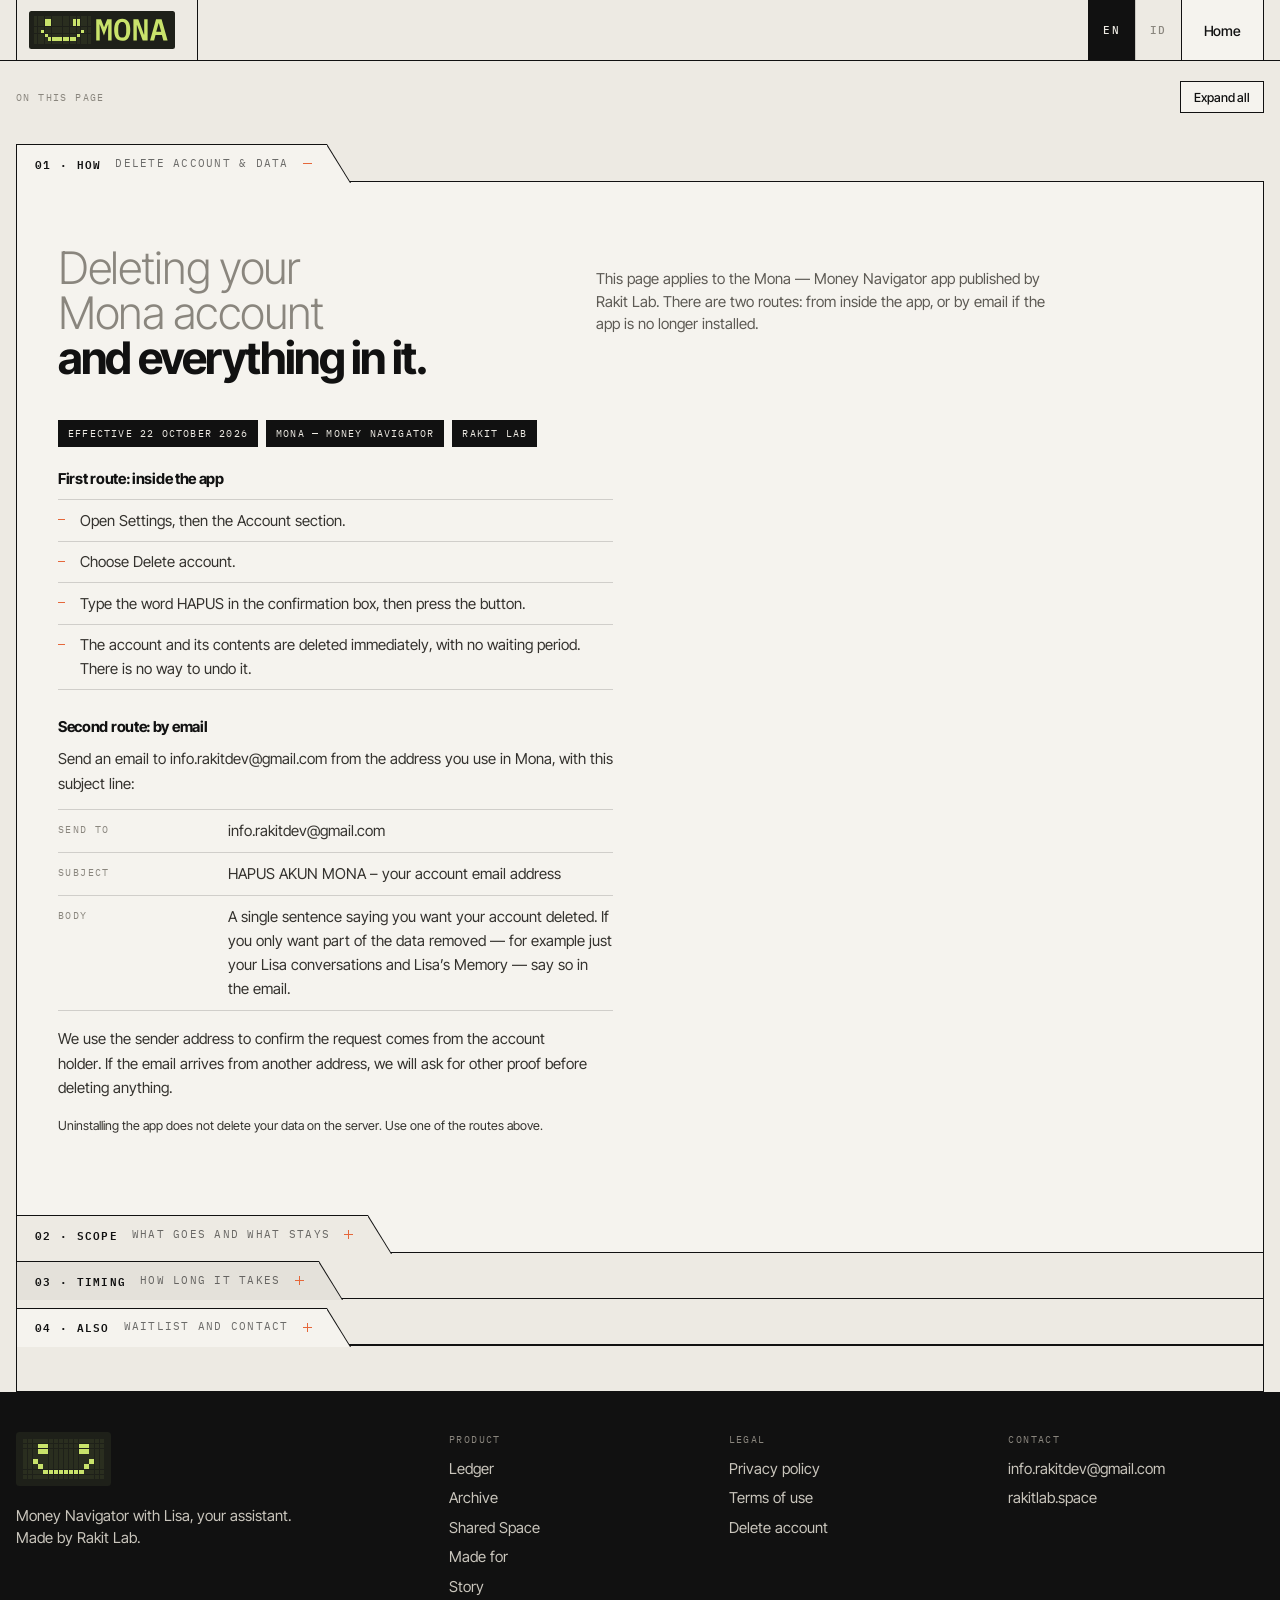
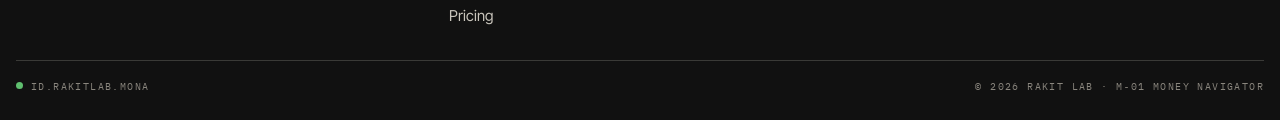
==== hapus-akun.html @ b2e282ab "Bagian halaman legal jadi map yang bisa dibuka-tutup Tiap <section class="folder"> jadi <details cla" ====
<!doctype html>
<html lang="id">
<head>
<meta charset="utf-8">
<meta name="viewport" content="width=device-width,initial-scale=1,viewport-fit=cover">
<style>body{margin:0;padding:0}img{max-width:100%}[hidden]{display:none!important}html.i18n-wait body{opacity:0}</style>
<script>(function(){var h=document.documentElement,l;try{l=(location.search.match(/[?&]lang=(en|id)\b/)||[])[1]||localStorage.getItem('mona-lang')}catch(e){}if(l!=='id')h.className+=' i18n-wait';setTimeout(function(){h.classList.remove('i18n-wait')},2500)})();</script>
<title>Hapus Akun &amp; Data — Mona · Money Navigator</title>
<meta name="description" content="Cara menghapus akun Mona beserta seluruh datanya, dari dalam aplikasi atau lewat email.">
<link rel="preconnect" href="https://fonts.googleapis.com">
<link rel="preconnect" href="https://fonts.gstatic.com" crossorigin>
<link rel="stylesheet" href="https://fonts.googleapis.com/css2?family=IBM+Plex+Mono:wght@400;500&family=Inter+Tight:wght@300;400;500;600;700;800&display=swap">
<link rel="stylesheet" href="assets/mona.css">
</head>

<header class="nav gut">
  <div class="nb">
    <a class="nlogo" href="/" aria-label="Mona, kembali ke beranda"><img class="mlk" src="assets/mona-wordmark.svg" alt="Mona" width="1025" height="267"></a>
    <div class="nidx" aria-hidden="true"></div>
    <div class="nact">
      <div class="lang" role="group" aria-label="Language"><button type="button" data-lang="en" aria-pressed="true">EN</button><button type="button" data-lang="id" aria-pressed="false">ID</button></div>
      <a class="key nbtn" href="/">Beranda</a>
    </div>
  </div>
</header>

<main class="gut">
<div class="page lglbar"><span class="cap">Isi halaman</span><button type="button" class="key xs" id="lglall" hidden>Buka semua</button></div>
<div class="page stack">

<details class="folder fold" id="cara" style="--fb:var(--key)" open>
  <summary class="tab"><b>01 · Cara</b><span>Hapus Akun &amp; Data</span><i class="pm" aria-hidden="true"></i></summary>
  <div class="fh">
    <h2><span class="lt">Menghapus akun Mona</span>dan seluruh isinya.</h2>
    <p>Halaman ini berlaku untuk aplikasi Mona — Money Navigator yang diterbitkan Rakit Lab. Ada dua jalan: dari dalam aplikasi, atau lewat email kalau aplikasinya sudah tidak terpasang.</p>
  </div>
  <div class="row" style="margin-bottom:22px"><span class="tag">Berlaku 22 Oktober 2026</span><span class="tag">Mona — Money Navigator</span><span class="tag">Rakit Lab</span></div>
  <div class="lgl">
      <h3>Jalan pertama: dari dalam aplikasi</h3>
      <ul>
        <li>Buka Pengaturan, lalu bagian Akun.</li>
        <li>Pilih Hapus akun.</li>
        <li>Ketik kata HAPUS pada kotak konfirmasi, lalu tekan tombolnya.</li>
        <li>Akun dan isinya dihapus seketika, tanpa masa tunggu. Tidak ada cara membatalkannya.</li>
      </ul>
      <h3>Jalan kedua: lewat email</h3>
      <p class="pr">Kirim email ke info.rakitdev@gmail.com dari alamat email yang kamu pakai di Mona, dengan subjek berikut:</p>
      <dl>
        <div><dt>Kirim ke</dt><dd>info.rakitdev@gmail.com</dd></div>
        <div><dt>Subjek</dt><dd>HAPUS AKUN MONA – alamat email akunmu</dd></div>
        <div><dt>Isi</dt><dd>Cukup satu kalimat bahwa kamu ingin akunmu dihapus. Kalau hanya sebagian data yang ingin dihapus, misalnya percakapan dan Ingatan Lisa saja, tulis itu di emailmu.</dd></div>
      </dl>
      <p class="pr">Kami memakai alamat pengirim untuk memastikan permintaan datang dari pemilik akun. Kalau emailnya dikirim dari alamat lain, kami akan meminta bukti lain sebelum menghapus apa pun.</p>
      <p class="pr mute"><small>Mencopot aplikasi saja tidak menghapus datamu di server. Pakai salah satu jalan di atas.</small></p>
  </div>
</details>

<details class="folder fold" id="cakupan" style="--fb:var(--paper)">
  <summary class="tab"><b>02 · Cakupan</b><span>Yang dihapus dan yang tidak</span><i class="pm" aria-hidden="true"></i></summary>
  <div class="fh">
    <h2><span class="lt">Data apa saja</span>yang ikut terhapus.</h2>
    <p>Penghapusan bersifat menyeluruh untuk data yang memang milikmu. Dua hal tetap tertinggal, dan alasannya kami sebutkan apa adanya.</p>
  </div>
  <div class="lgl">
      <h3>Dihapus</h3>
      <ul>
        <li>Akun dan data masuknya: alamat email dan kata sandi.</li>
        <li>Profilmu: nama tampilan, foto profil atau wajah piksel, dan status langganan.</li>
        <li>Seluruh Space milikmu beserta isinya: transaksi, dompet, aset, utang dan piutang, target, anggaran, tagihan berulang, dan patungan.</li>
        <li>Percakapan dengan Lisa beserta Ingatan Lisa.</li>
        <li>Berkas yang kamu unggah: foto profil dan gambar sampul dompet.</li>
      </ul>
      <h3>Tetap tertinggal</h3>
      <ul>
        <li>Catatan yang kamu buat di Space milik orang lain tetap berada di Space itu, karena catatan tersebut adalah data pemilik Space. Keterkaitannya dengan identitasmu dihapus.</li>
        <li>Hitungan pemakaian fitur Lisa dalam bentuk agregat dan tanpa identitas, yang kami simpan untuk menahan penyalahgunaan dan mengendalikan biaya.</li>
        <li>Kelak, catatan pembelian langganan yang dipegang Google Play untuk keperluan pajak dan pembukuan. Catatan itu bukan milik kami dan tidak bisa kami hapus.</li>
      </ul>
  </div>
</details>

<details class="folder fold" id="tenggat" style="--fb:var(--well)">
  <summary class="tab"><b>03 · Tenggat</b><span>Berapa lama prosesnya</span><i class="pm" aria-hidden="true"></i></summary>
  <div class="fh">
    <h2><span class="lt">Kapan datamu</span>benar-benar hilang.</h2>
    <p>Penghapusan dari dalam aplikasi berjalan seketika. Sisanya menyangkut salinan yang ada di luar basis data utama.</p>
  </div>
  <div class="lgl">
      <dl>
        <div><dt>Dari aplikasi</dt><dd>Seketika. Data di server utama hilang saat itu juga.</dd></div>
        <div><dt>Lewat email</dt><dd>Kami membalas paling lambat 7 hari dan menyelesaikan penghapusan paling lambat 14 hari sejak permintaanmu kami terima.</dd></div>
        <div><dt>Cadangan server</dt><dd>Salinan di cadangan otomatis ikut hilang paling lambat 30 hari setelah penghapusan.</dd></div>
        <div><dt>Laporan kerusakan</dt><dd>Hilang sendiri sekitar 90 hari setelah dibuat.</dd></div>
        <div><dt>Catatan di sisi Google</dt><dd>Isi yang pernah dikirim ke Gemini tercatat di sisi Google hingga 55 hari untuk deteksi penyalahgunaan dan keamanan. Kami tidak bisa mempercepat penghapusannya.</dd></div>
      </dl>
  </div>
</details>

<details class="folder fold" id="lainnya" style="--fb:var(--key)">
  <summary class="tab"><b>04 · Lainnya</b><span>Daftar tunggu dan kontak</span><i class="pm" aria-hidden="true"></i></summary>
  <div class="fh">
    <h2><span class="lt">Hal lain yang mungkin</span>ingin kamu hapus.</h2>
    <p>Selain akun aplikasi, ada satu data lain yang mungkin kamu tinggalkan di situs ini.</p>
  </div>
  <div class="lgl">
      <ul>
        <li>Alamat email daftar tunggu. Kalau kamu pernah menuliskannya di halaman depan, kirim email dengan subjek HAPUS DAFTAR TUNGGU dan alamat itu kami hapus dari lembar kami.</li>
        <li>Penjelasan lengkap tentang data apa yang dikumpulkan dan ke mana perginya ada di Kebijakan Privasi.</li>
        <li>Pertanyaan apa pun tentang penghapusan: info.rakitdev@gmail.com.</li>
      </ul>
      <dl>
        <div><dt>Penerbit</dt><dd>Rakit Lab — usaha perseorangan milik Mubarok Setya Nugroho</dd></div>
        <div><dt>Alamat</dt><dd>Rumbio Jaya, Kabupaten Kampar, Riau, Indonesia</dd></div>
        <div><dt>Email</dt><dd>info.rakitdev@gmail.com</dd></div>
      </dl>
  </div>
</details>

</div></main>

<footer class="foot gut" aria-label="Kaki halaman">
  <div class="in">
    <div class="cols">
      <div><img class="mlk flogo" src="assets/mona-mark.svg" alt="Mona" width="1331" height="758"><span>Money Navigator dengan asisten Lisa.<br>Dibuat oleh Rakit Lab.</span></div>
      <div><span class="cap">Produk</span><a href="/#buku">Buku</a><a href="/#arsip">Arsip</a><a href="/#bersama">Space bersama</a><a href="/#cocok">Cocok untuk</a><a href="/#cerita">Cerita</a><a href="/#harga">Harga</a></div>
      <div><span class="cap">Legal</span><a href="/privasi">Kebijakan privasi</a><a href="/ketentuan">Syarat penggunaan</a><a href="/hapus-akun">Hapus akun</a></div>
      <div><span class="cap">Kontak</span><a href="mailto:info.rakitdev@gmail.com">info.rakitdev@gmail.com</a><a href="https://rakitlab.space" target="_blank" rel="noopener">rakitlab.space</a></div>
    </div>
    <div class="legal cap"><span><span class="led"></span>ID.RAKITLAB.MONA</span><span>© 2026 Rakit Lab · M-01 Money Navigator</span></div>
  </div>
</footer>

<script>var I18N_PAGE={"Hapus Akun & Data — Mona · Money Navigator": "Delete Account & Data — Mona · Money Navigator","Cara menghapus akun Mona beserta seluruh datanya, dari dalam aplikasi atau lewat email.": "How to delete your Mona account and all its data, from inside the app or by email.","Produk": "Product","Legal": "Legal","Kontak": "Contact","Beranda": "Home","Mona, kembali ke beranda": "Mona, back to home","Language": "Bahasa","Buku": "Ledger","Arsip": "Archive","Space bersama": "Shared Space","Cocok untuk": "Made for","Cerita": "Story","Harga": "Pricing","Kebijakan privasi": "Privacy policy","Syarat penggunaan": "Terms of use","Hapus akun": "Delete account","Money Navigator dengan asisten Lisa.": "Money Navigator with Lisa, your assistant.","Dibuat oleh Rakit Lab.": "Made by Rakit Lab.","© 2026 Rakit Lab · M-01 Money Navigator": "© 2026 Rakit Lab · M-01 Money Navigator","Kaki halaman": "Footer","Cara": "How","Hapus Akun & Data": "Delete Account & Data","Menghapus akun Mona": "Deleting your Mona account","dan seluruh isinya.": "and everything in it.","Halaman ini berlaku untuk aplikasi Mona — Money Navigator yang diterbitkan Rakit Lab. Ada dua jalan: dari dalam aplikasi, atau lewat email kalau aplikasinya sudah tidak terpasang.": "This page applies to the Mona — Money Navigator app published by Rakit Lab. There are two routes: from inside the app, or by email if the app is no longer installed.","Berlaku 22 Oktober 2026": "Effective 22 October 2026","Mona — Money Navigator": "Mona — Money Navigator","Rakit Lab": "Rakit Lab","Jalan pertama: dari dalam aplikasi": "First route: inside the app","Buka Pengaturan, lalu bagian Akun.": "Open Settings, then the Account section.","Pilih Hapus akun.": "Choose Delete account.","Ketik kata HAPUS pada kotak konfirmasi, lalu tekan tombolnya.": "Type the word HAPUS in the confirmation box, then press the button.","Akun dan isinya dihapus seketika, tanpa masa tunggu. Tidak ada cara membatalkannya.": "The account and its contents are deleted immediately, with no waiting period. There is no way to undo it.","Jalan kedua: lewat email": "Second route: by email","Kirim email ke info.rakitdev@gmail.com dari alamat email yang kamu pakai di Mona, dengan subjek berikut:": "Send an email to info.rakitdev@gmail.com from the address you use in Mona, with this subject line:","Kirim ke": "Send to","Subjek": "Subject","HAPUS AKUN MONA – alamat email akunmu": "HAPUS AKUN MONA – your account email address","Isi": "Body","Cukup satu kalimat bahwa kamu ingin akunmu dihapus. Kalau hanya sebagian data yang ingin dihapus, misalnya percakapan dan Ingatan Lisa saja, tulis itu di emailmu.": "A single sentence saying you want your account deleted. If you only want part of the data removed — for example just your Lisa conversations and Lisa’s Memory — say so in the email.","Kami memakai alamat pengirim untuk memastikan permintaan datang dari pemilik akun. Kalau emailnya dikirim dari alamat lain, kami akan meminta bukti lain sebelum menghapus apa pun.": "We use the sender address to confirm the request comes from the account holder. If the email arrives from another address, we will ask for other proof before deleting anything.","Mencopot aplikasi saja tidak menghapus datamu di server. Pakai salah satu jalan di atas.": "Uninstalling the app does not delete your data on the server. Use one of the routes above.","01 · Cara": "01 · How","Cakupan": "Scope","Yang dihapus dan yang tidak": "What goes and what stays","Data apa saja": "Exactly which data","yang ikut terhapus.": "is deleted.","Penghapusan bersifat menyeluruh untuk data yang memang milikmu. Dua hal tetap tertinggal, dan alasannya kami sebutkan apa adanya.": "Deletion is thorough for the data that is actually yours. Two things remain, and we say plainly why.","Dihapus": "Deleted","Akun dan data masuknya: alamat email dan kata sandi.": "The account and its sign-in data: email address and password.","Profilmu: nama tampilan, foto profil atau wajah piksel, dan status langganan.": "Your profile: display name, profile photo or pixel face, and subscription status.","Seluruh Space milikmu beserta isinya: transaksi, dompet, aset, utang dan piutang, target, anggaran, tagihan berulang, dan patungan.": "Every Space you own and everything in it: transactions, wallets, assets, debts and receivables, goals, budgets, recurring bills, and shared expenses.","Percakapan dengan Lisa beserta Ingatan Lisa.": "Your conversations with Lisa, together with Lisa’s Memory.","Berkas yang kamu unggah: foto profil dan gambar sampul dompet.": "Files you uploaded: profile photo and wallet cover images.","Tetap tertinggal": "Left behind","Catatan yang kamu buat di Space milik orang lain tetap berada di Space itu, karena catatan tersebut adalah data pemilik Space. Keterkaitannya dengan identitasmu dihapus.": "Entries you created in someone else’s Space stay in that Space, because those entries are the Space owner’s data. Their link to your identity is removed.","Hitungan pemakaian fitur Lisa dalam bentuk agregat dan tanpa identitas, yang kami simpan untuk menahan penyalahgunaan dan mengendalikan biaya.": "Aggregate, identity-free usage counts for Lisa features, which we keep to curb abuse and control costs.","Kelak, catatan pembelian langganan yang dipegang Google Play untuk keperluan pajak dan pembukuan. Catatan itu bukan milik kami dan tidak bisa kami hapus.": "In future, subscription purchase records held by Google Play for tax and accounting purposes. Those records are not ours and we cannot delete them.","02 · Cakupan": "02 · Scope","Tenggat": "Timing","Berapa lama prosesnya": "How long it takes","Kapan datamu": "When your data","benar-benar hilang.": "is really gone.","Penghapusan dari dalam aplikasi berjalan seketika. Sisanya menyangkut salinan yang ada di luar basis data utama.": "Deletion from inside the app happens at once. The rest concerns copies that live outside the main database.","Dari aplikasi": "From the app","Seketika. Data di server utama hilang saat itu juga.": "Immediately. The data on the main server is gone at that moment.","Lewat email": "By email","Kami membalas paling lambat 7 hari dan menyelesaikan penghapusan paling lambat 14 hari sejak permintaanmu kami terima.": "We reply within 7 days at the latest and complete the deletion within 14 days of receiving your request.","Cadangan server": "Server backups","Salinan di cadangan otomatis ikut hilang paling lambat 30 hari setelah penghapusan.": "Copies in the automated backups disappear no later than 30 days after deletion.","Laporan kerusakan": "Crash reports","Hilang sendiri sekitar 90 hari setelah dibuat.": "Expire on their own about 90 days after they are created.","Catatan di sisi Google": "Logs on Google’s side","Isi yang pernah dikirim ke Gemini tercatat di sisi Google hingga 55 hari untuk deteksi penyalahgunaan dan keamanan. Kami tidak bisa mempercepat penghapusannya.": "Content once sent to Gemini is logged on Google’s side for up to 55 days for abuse detection and security. We cannot speed up its deletion.","03 · Tenggat": "03 · Timing","Lainnya": "Also","Daftar tunggu dan kontak": "Waitlist and contact","Hal lain yang mungkin": "Other things you may","ingin kamu hapus.": "want removed.","Selain akun aplikasi, ada satu data lain yang mungkin kamu tinggalkan di situs ini.": "Besides the app account, there is one other piece of data you may have left on this website.","Alamat email daftar tunggu. Kalau kamu pernah menuliskannya di halaman depan, kirim email dengan subjek HAPUS DAFTAR TUNGGU dan alamat itu kami hapus dari lembar kami.": "Your waitlist email address. If you ever entered it on the home page, send an email with the subject HAPUS DAFTAR TUNGGU and we will remove it from our sheet.","Penjelasan lengkap tentang data apa yang dikumpulkan dan ke mana perginya ada di Kebijakan Privasi.": "A full account of what data is collected and where it goes is in the Privacy Policy.","Pertanyaan apa pun tentang penghapusan: info.rakitdev@gmail.com.": "Any question about deletion: info.rakitdev@gmail.com.","Penerbit": "Published by","Rakit Lab — usaha perseorangan milik Mubarok Setya Nugroho": "Rakit Lab — a sole proprietorship owned by Mubarok Setya Nugroho","Alamat": "Address","Rumbio Jaya, Kabupaten Kampar, Riau, Indonesia": "Rumbio Jaya, Kampar Regency, Riau, Indonesia","Email": "Email","04 · Lainnya": "04 · Also"};</script>
<script src="assets/mona-i18n.js"></script>
<script src="assets/mona-legal.js"></script>
</html>
---- assets/mona.css ----
/* Layout: tumpukan map bertab dari app Mona. Design system = app versi datar:
   kertas #EDEAE3, garis tinta 0,8px, sudut 5–6px, label mono, layar LCD fosfor, ikon garis 24px stroke 1,6. */
:root{
  --paper:#EDEAE3; --well:#E4E1DA; --key:#F5F3EE; --groove:#b9b5ab; --rail:#c4c0b6;
  --ink:#111; --mute:#5d5a54; --faint:#8a867e; --line:rgba(17,17,17,.16);
  --or:#E5673A; --lcd:#111; --phos:#8CF29A; --phos-mid:#5fae6b; --phos-dim:#262b26; --led:#5fbf6f;
  --sans:"Inter Tight","Helvetica Neue",Arial,sans-serif;
  --mono:"IBM Plex Mono",ui-monospace,Menlo,monospace;
  --dot:"DotGothic16","IBM Plex Mono",monospace;
  --bw:1px; --tab:34px;
  color-scheme:light;
}
*{box-sizing:border-box}
html{scroll-behavior:smooth;background:var(--paper)}
body{background:var(--paper);color:var(--ink);font-family:var(--sans);font-size:15px;line-height:1.5;-webkit-font-smoothing:antialiased;font-variant-numeric:tabular-nums;overflow-x:hidden}
body::before{content:"";position:fixed;inset:0 0 auto;height:env(safe-area-inset-top,0px);z-index:40;background:var(--paper)}
a{color:inherit}
:focus-visible{outline:2px solid var(--or);outline-offset:3px}
p{margin:0}
h1,h2,h3{margin:0;text-wrap:balance;letter-spacing:-.04em;line-height:1;font-weight:700}
.gut{padding-left:max(16px,env(safe-area-inset-left,0px));padding-right:max(16px,env(safe-area-inset-right,0px))}
.page{max-width:1320px;margin:0 auto}
.cap{font-family:var(--mono);font-size:10px;letter-spacing:.14em;text-transform:uppercase}
.mute{color:var(--mute)}
.lt{display:block;font-weight:300;color:var(--faint);letter-spacing:-.03em}
.hl{color:var(--or)}
svg.ic{width:20px;height:20px;fill:none;stroke:currentColor;stroke-width:1.6;stroke-linecap:round;flex:none;display:block}
.ib{width:40px;height:40px;flex:none;display:grid;place-items:center;border:var(--bw) solid var(--ink);border-radius:5px;background:var(--key);color:var(--ink)}
.lcd{background:var(--lcd);color:var(--phos);font-family:var(--dot);border-radius:4px}
.grille{background-image:radial-gradient(circle,#8f8b82 1.1px,transparent 1.35px);background-size:6px 6px}

/* Tombol = key di app */
.key{display:inline-flex;align-items:center;justify-content:center;gap:9px;height:42px;padding:0 18px;border-radius:5px;border:var(--bw) solid var(--ink);background:var(--key);color:var(--ink);text-decoration:none;font:500 14px var(--sans);letter-spacing:-.01em;cursor:pointer;transition:background .15s,color .15s,border-color .15s}
.key:hover{background:var(--ink);color:var(--paper)}
.key.or{background:var(--or);border-color:var(--or);color:#fff}
.key.or:hover{background:var(--ink);border-color:var(--ink);color:var(--paper)}
.key svg.ic{width:18px;height:18px}
.tag{white-space:nowrap;display:inline-flex;align-items:center;font-family:var(--mono);font-size:10px;letter-spacing:.12em;text-transform:uppercase;padding:6px 10px;border-radius:4px;background:var(--ink);color:var(--paper)}

/* NAV: panel konsol melayang */
.nav{position:sticky;top:0;z-index:30;padding-top:max(10px,env(safe-area-inset-top,0px));pointer-events:none}
.nb{pointer-events:auto;position:relative;display:flex;align-items:stretch;max-width:1320px;height:58px;margin:0 auto;background:color-mix(in srgb,var(--key) 90%,transparent);backdrop-filter:blur(14px) saturate(1.25);-webkit-backdrop-filter:blur(14px) saturate(1.25);border:var(--bw) solid var(--ink);border-radius:8px;box-shadow:0 16px 32px -24px rgba(17,17,17,.6)}
.nlogo{display:flex;align-items:center;gap:13px;padding:0 22px 0 9px;border-right:var(--bw) solid var(--ink);text-decoration:none;flex:none}
.mlk{display:block;width:auto}
.mlk .e{fill:#c9e36b}
.mlk.blink .e{fill:#2a2e1f}
.nlogo .mlk{height:38px}
.nidx{flex:1;min-width:0;display:flex;align-items:center;justify-content:center;padding:0 14px}
.nsel{position:relative;display:flex;gap:2px;padding:3px;border:var(--bw) solid var(--ink);border-radius:6px;background:var(--paper)}
.nind{position:absolute;left:0;top:3px;bottom:3px;width:0;border-radius:4px;background:var(--ink);opacity:0;transition:transform .38s cubic-bezier(.3,.8,.2,1),width .38s cubic-bezier(.3,.8,.2,1),opacity .2s;z-index:0;pointer-events:none}
.nsel a{position:relative;z-index:1;display:flex;align-items:center;gap:7px;height:32px;padding:0 13px;border-radius:4px;text-decoration:none;font:500 13.5px var(--sans);letter-spacing:-.01em;color:var(--mute);white-space:nowrap;transition:color .2s}
.nsel a i{font:500 9.5px var(--mono);font-style:normal;letter-spacing:.08em;opacity:.75;transition:color .2s,opacity .2s}
.nsel a:hover{color:var(--ink)}
.nsel a.on{color:var(--paper)}
.nsel a.on i{color:var(--or);opacity:1}
.nact{display:flex;align-items:center;gap:8px;padding:0 9px 0 14px;flex:none}
.nbtn{height:40px;padding:0 16px;font-size:14px}
.nmenu{display:none;width:40px;height:40px;padding:0;border:var(--bw) solid var(--ink);border-radius:5px;background:var(--key);color:var(--ink);cursor:pointer;place-items:center}
.nmenu[aria-expanded="true"]{background:var(--ink);color:var(--paper)}
.nprog{position:absolute;left:8px;right:8px;bottom:-1px;height:2px;overflow:hidden;pointer-events:none}
.nprog i{position:absolute;inset:0;background:var(--or);transform:scaleX(0);transform-origin:0 50%}
.nsheet{pointer-events:auto;position:absolute;left:max(16px,env(safe-area-inset-left,0px));right:max(16px,env(safe-area-inset-right,0px));top:calc(max(10px,env(safe-area-inset-top,0px)) + 66px);max-width:1320px;margin:0 auto;background:var(--key);border:var(--bw) solid var(--ink);border-radius:8px;padding:6px;display:grid;grid-template-columns:repeat(2,minmax(0,1fr));gap:2px;box-shadow:0 24px 40px -24px rgba(17,17,17,.55)}
.nsheet a{display:flex;align-items:center;gap:12px;height:46px;padding:0 14px;border-radius:5px;text-decoration:none;font:600 15.5px var(--sans);letter-spacing:-.015em}
.nsheet a i{font:500 10px var(--mono);font-style:normal;letter-spacing:.1em;color:var(--faint)}
.nsheet a:hover,.nsheet a.on{background:var(--ink);color:var(--paper)}
.nsheet a.on i{color:var(--or)}

/* FOLDER */
.stack{padding-top:58px;padding-bottom:0}
.folder{position:relative;background:var(--fb);border:var(--bw) solid var(--ink);border-radius:0 8px 8px 8px;padding:26px clamp(16px,3vw,40px) 64px;scroll-margin-top:110px}
.folder.r{border-radius:8px 0 8px 8px}
.folder+.folder{margin-top:-26px}
.folder.dk{color:var(--paper)}
.tab{position:absolute;bottom:100%;left:-.8px;height:var(--tab);display:flex;align-items:center;gap:16px;padding:0 18px;background:var(--fb);border:var(--bw) solid var(--ink);border-bottom:0;border-radius:6px 6px 0 0;font-family:var(--mono);font-size:10.5px;letter-spacing:.12em;text-transform:uppercase;white-space:nowrap;max-width:calc(100% - 20px)}
.tab::after{content:"";position:absolute;left:0;right:0;bottom:-2px;height:3px;background:var(--fb)}
.folder.r .tab{left:auto;right:-.8px}
.tab b{font-weight:500}
.tab span{opacity:.6}
.fh{display:grid;grid-template-columns:minmax(0,1fr) minmax(0,1.3fr);gap:28px 48px;align-items:start;margin-bottom:30px}
.fh h2{font-size:clamp(28px,3.5vw,48px)}
.fh p{font-size:15px;color:var(--mute);max-width:46ch}
.dk .fh p,.dk .mute,.dk .lt{color:#a9a59c}
.folder.or{color:var(--ink)}
.or .lt{color:rgba(17,17,17,.55)}

/* 01 FILM */
.f-film{padding:0}
.f-film+.folder{margin-top:calc(var(--tab) + 10px)}
.film{--pw:min(46%,600px);position:relative;height:clamp(560px,82svh,880px);border-radius:0 7px 7px 7px;overflow:hidden;background:var(--ink);max-width:100%}
.film .stage{position:absolute;inset:0}
.film canvas{position:absolute;inset:0;width:100%;height:100%;display:block}
.fcap{position:absolute;top:14px;left:calc(var(--pw) + 14px);display:flex;flex-wrap:wrap;gap:6px;max-width:calc(100% - var(--pw) - 28px);z-index:2}
.fcap span{font-family:var(--mono);font-size:10px;letter-spacing:.12em;text-transform:uppercase;padding:6px 9px;border-radius:4px;background:var(--key);border:var(--bw) solid var(--ink)}
.fcap span.rec{background:var(--ink);color:var(--paper)}
.fcap span.rec::before{content:"";display:inline-block;width:6px;height:6px;border-radius:50%;background:var(--or);margin-right:7px;vertical-align:1px;animation:blink 1.2s steps(2) infinite}
.fcopy{position:absolute;left:0;top:0;bottom:0;width:var(--pw);z-index:2;display:flex;flex-direction:column;justify-content:space-between;gap:28px;padding:clamp(22px,2.6vw,36px) clamp(22px,3vw,44px) clamp(26px,3.4vw,48px);background-color:var(--ink);background-image:radial-gradient(circle,#2b2b28 1px,transparent 1.3px);background-size:9px 9px;color:var(--paper);border-right:var(--bw) solid #3a3a37}
.fcopy .fc-top{display:flex;justify-content:space-between;gap:12px;color:#b3afa6}
.fcopy .fc-top i{display:inline-block;width:6px;height:6px;border-radius:50%;background:var(--or);margin-right:8px;vertical-align:1px;animation:blink 1.2s steps(2) infinite}
.fcopy .fc-main{display:flex;flex-direction:column;gap:22px}
.fcopy h1{font-size:clamp(32px,min(3.9vw,7.4svh),58px);color:var(--paper)}
.fcopy h1 .lt{color:#a9a59c}
.fcopy .lede{font-size:16px;color:#c9c5bc;max-width:34ch;line-height:1.45}
.fcopy .lede b{color:var(--paper);font-weight:600}
.fcopy .key:not(.or){background:transparent;color:var(--paper);border-color:#77736a}
.fcopy .key:not(.or):hover{background:var(--paper);color:var(--ink);border-color:var(--paper)}
.row{display:flex;flex-wrap:wrap;gap:8px;align-items:center}
.ctrl{position:absolute;right:12px;bottom:12px;left:12px;z-index:3;display:flex;align-items:center;gap:12px;justify-content:flex-end;pointer-events:none}
.ctrl .bar{pointer-events:auto;display:flex;align-items:center;gap:12px;background:var(--key);border:var(--bw) solid var(--ink);border-radius:6px;padding:5px 8px 5px 5px}
.ctrl button{width:32px;height:32px;border-radius:4px;border:0;background:var(--ink);color:var(--paper);cursor:pointer;display:grid;place-items:center;padding:0}
.ctrl button.alt{background:transparent;color:var(--ink);border:var(--bw) solid var(--ink)}
.ctrl .tc{font-family:var(--mono);font-size:11px;letter-spacing:.08em;min-width:92px}
.ctrl .pr{width:clamp(80px,14vw,180px);height:2px;background:var(--rail);position:relative}
.ctrl .pr i{position:absolute;inset:0 auto 0 0;width:0;background:var(--or)}

/* 02 BUKU (kalender) */
.cal-top{display:grid;grid-template-columns:minmax(0,1.4fr) minmax(0,1fr);gap:32px;align-items:center;margin-bottom:44px}
.cal-top .stmt{font-size:clamp(20px,2.2vw,30px);font-weight:400;letter-spacing:-.03em;line-height:1.18;max-width:24ch}
.cal{display:grid;grid-template-columns:44px minmax(0,1fr);gap:0}
.mlabel{display:flex;flex-direction:column;align-items:center;gap:10px}
.mlabel .pl{width:26px;height:26px;border:var(--bw) solid var(--ink);border-radius:4px;display:grid;place-items:center;font-size:16px;line-height:1;font-weight:300}
.mlabel span{writing-mode:vertical-rl;transform:rotate(180deg);font-family:var(--mono);font-size:11px;letter-spacing:.14em;text-transform:uppercase}
.grid7{display:grid;grid-template-columns:repeat(7,minmax(0,1fr));border-top:var(--bw) solid var(--ink);border-left:var(--bw) solid var(--ink)}
.dow{font-family:var(--mono);font-size:10px;letter-spacing:.12em;text-transform:uppercase;padding:8px 10px;border-right:var(--bw) solid var(--ink);border-bottom:var(--bw) solid var(--ink);color:var(--mute)}
.day{position:relative;aspect-ratio:1/1.02;border-right:var(--bw) solid var(--ink);border-bottom:var(--bw) solid var(--ink);padding:8px 10px;cursor:pointer;background:transparent;font:inherit;color:inherit;text-align:left;display:block;width:100%}
.day:hover{background:var(--paper)}
.day.sel{background:var(--ink);color:var(--paper)}
.day.empty{cursor:default}
.day.empty:hover{background:transparent}
.day .n{font-size:13px;font-weight:600}
.day .led{position:absolute;top:10px;right:10px;width:7px;height:7px;border-radius:50%}
.day .art{position:absolute;inset:26% 0 24%;display:grid;place-items:center}
.day svg.ic{width:clamp(16px,2.3vw,28px);height:auto;aspect-ratio:1;stroke-width:1.4}
.day .a{position:absolute;left:10px;right:8px;bottom:6px;font-family:var(--mono);font-size:10px;letter-spacing:.02em;white-space:nowrap;overflow:hidden;text-overflow:ellipsis}
.day .a.in{color:#2F6B3A;font-weight:500}
.day.sel .a.in{color:var(--phos)}
.calw{position:relative}
.pop{position:absolute;top:0;left:0;z-index:6;width:min(330px,100%);background:var(--key);color:var(--ink);border:var(--bw) solid var(--ink);border-radius:6px;box-shadow:0 22px 44px -24px rgba(17,17,17,.5);pointer-events:none;opacity:0;transform:translateY(6px);transition:opacity .16s,transform .16s;overflow:hidden}
.pop.on{opacity:1;transform:none}
.pop.sheet{position:fixed;left:8px;right:8px;bottom:calc(8px + env(safe-area-inset-bottom,0px));top:auto;width:auto;max-width:440px;margin:0 auto;z-index:50;transform:translateY(16px)}
.pop.sheet.on{transform:none}
.pop.sheet .ph::before{content:"";position:absolute;left:50%;top:4px;width:36px;height:3px;margin-left:-18px;border-radius:2px;background:var(--groove)}
.pop .ph{position:relative}
.pop .ph{display:flex;justify-content:space-between;align-items:center;gap:10px;padding:9px 10px 9px 12px;border-bottom:var(--bw) solid var(--ink);background:var(--paper)}
.pop .mchip{display:inline-flex;align-items:center;gap:6px;font-family:var(--mono);font-size:9.5px;letter-spacing:.12em;text-transform:uppercase;background:var(--ink);color:var(--paper);padding:4px 8px 4px 6px;border-radius:3px}
.pop .mchip svg.ic{width:13px;height:13px}
.pop .pb{padding:12px;display:flex;flex-direction:column;gap:10px}
.pin{min-height:96px}
.pin.lcd{padding:12px 14px;display:flex;flex-direction:column;gap:8px}
.pin .pl1{display:flex;align-items:center;gap:10px;font-size:12px;color:var(--phos-mid)}
.pop .face{grid-template-columns:repeat(16,2px);grid-auto-rows:2px;gap:.6px}
.pin .ty{font-size:16px;line-height:1.3;min-height:2.6em}
.pop.s1 .ty::after{content:"_";animation:blink 1s steps(2) infinite}
.pin .wv{display:flex;gap:2px;align-items:center;height:14px}
.pin .wv i{width:2px;height:30%;background:var(--phos);animation:wv 1s ease-in-out infinite}
.pop:not(.s1) .wv i{animation:none;height:2px;opacity:.5}
.pin.field{background:var(--paper);border:var(--bw) solid var(--ink);border-radius:5px;padding:10px 12px;display:flex;flex-direction:column;gap:8px}
.pin.field .ty{font-size:17px;font-weight:500;letter-spacing:-.01em;min-height:1.3em}
.pin.field .kb{display:grid;grid-template-columns:repeat(10,1fr);gap:3px;margin-top:auto}
.pin.field .kb i{height:9px;border-radius:2px;background:var(--well);box-shadow:inset 0 0 0 .8px var(--groove)}
.pin.field .kb i.hit{background:var(--ink)}
.pin.rcp{position:relative;overflow:hidden;font-family:var(--mono);font-size:11px;line-height:1.6;background:#fff;border:var(--bw) solid var(--ink);padding:10px 12px 18px;clip-path:polygon(0 0,100% 0,100% 94%,94% 100%,88% 94%,82% 100%,76% 94%,70% 100%,64% 94%,58% 100%,52% 94%,46% 100%,40% 94%,34% 100%,28% 94%,22% 100%,16% 94%,10% 100%,4% 94%,0 100%)}
.pin.rcp div{display:flex;justify-content:space-between;gap:10px}
.pin.rcp .scan{position:absolute;left:0;right:0;top:0;height:2px;background:var(--phos);box-shadow:0 0 14px 5px rgba(140,242,154,.55);animation:scan 1s linear infinite}
.pop.s3 .scan,.pop.s4 .scan{display:none}
.pin.ntf{display:flex;flex-direction:column;justify-content:center;gap:8px}
.pin.ntf .card{background:#fff;border:var(--bw) solid var(--ink);border-radius:6px;padding:10px 12px;font-size:14px;line-height:1.35;animation:drop .4s .1s both}
.pin.ntf .card .cap{display:block;font-size:9px;color:var(--mute);margin-bottom:4px}
.pop .pst{display:flex;align-items:center;gap:8px;font-family:var(--mono);font-size:9.5px;letter-spacing:.12em;text-transform:uppercase;color:var(--mute);opacity:.35;transition:opacity .2s}
.pop:not(.s1) .pst{opacity:1}
.pop .pst .led{width:6px;height:6px;border-radius:50%;background:var(--or);flex:none}
.pop.s2 .pst .led{animation:blink .6s steps(2) infinite}
.pop.s3 .pst .led,.pop.s4 .pst .led{background:var(--led)}
.pop .pst .bar{flex:1;height:2px;background:var(--rail);position:relative}
.pop .pst .bar b{position:absolute;inset:0 auto 0 0;width:0;background:var(--ink);transition:width .6s linear}
.pop:not(.s1) .pst .bar b{width:100%}
.pop .prs{border:var(--bw) solid var(--ink);border-radius:5px;background:var(--paper)}
.pop .prs .r{display:flex;justify-content:space-between;align-items:baseline;gap:10px;padding:7px 10px;border-top:var(--bw) solid var(--line);font-size:14px;opacity:.12;transition:opacity .25s,transform .25s;transform:translateY(3px)}
.pop .prs .r:first-child{border-top:0}
.pop .prs .r>span:first-child{font-family:var(--mono);font-size:9.5px;letter-spacing:.12em;text-transform:uppercase;color:var(--mute)}
.pop .prs .r:nth-child(2){transition-delay:.09s}.pop .prs .r:nth-child(3){transition-delay:.18s}.pop .prs .r:nth-child(4){transition-delay:.27s}
.pop .prs .amt{font-size:22px;font-weight:700;letter-spacing:-.045em;padding:9px 10px}
.pop .prs .sw{display:inline-block;width:7px;height:7px;border-radius:50%;margin-right:7px;vertical-align:1px}
.pop.s3 .prs .r,.pop.s4 .prs .r{opacity:1;transform:none}
.pop .pf{display:flex;justify-content:space-between;align-items:center;gap:10px;padding:0 12px 12px}
.pop .sv{font-family:var(--mono);font-size:10px;letter-spacing:.12em;text-transform:uppercase;padding:7px 12px;border-radius:4px;border:var(--bw) solid var(--ink);background:var(--key);transition:background .15s,color .15s}
.pop.s4 .sv{background:var(--ink);color:var(--paper)}
@keyframes scan{from{top:0}to{top:100%}}
@keyframes drop{from{opacity:0;transform:translateY(-10px)}}
.slip{display:grid;grid-template-columns:auto minmax(0,1fr) auto;gap:4px 12px;align-items:center;padding-right:4px}
.slip .sw{width:8px;height:8px;border-radius:50%}
.slip b{font-weight:600;font-size:14px}
.slip .amt{font-weight:700;font-size:17px;letter-spacing:-.03em;text-align:right}
.slip .meta{grid-column:2/4;font-family:var(--mono);font-size:10px;letter-spacing:.1em;text-transform:uppercase;color:var(--mute)}
.chipm{display:inline-block;font-family:var(--mono);font-size:9.5px;letter-spacing:.1em;text-transform:uppercase;border:var(--bw) solid var(--ink);border-radius:3px;padding:2px 7px;margin-top:4px}
.sum{display:flex;flex-wrap:wrap;gap:8px 28px;margin-top:16px;font-family:var(--mono);font-size:10.5px;letter-spacing:.1em;text-transform:uppercase;color:var(--mute)}
.sum b{color:var(--ink);font-weight:500}

/* HINT kalender: layar kecil Lisa + kursor demo */
.lhint{justify-self:end;display:flex;align-items:stretch;gap:8px;width:min(400px,100%)}
.lhint .ib{width:58px;height:auto;align-self:stretch}
.lhint .ib svg{animation:tapi 1.7s ease-in-out infinite}
.lhint .lscr{flex:1;min-width:0;display:flex;align-items:center;gap:14px;padding:14px 16px 14px 14px;border:var(--bw) solid #3a3a37;border-radius:5px}
.lhint .face{grid-template-columns:repeat(16,2.8px);grid-auto-rows:2.8px;gap:.6px;flex:none}
.lhint .lt2{display:flex;flex-direction:column;gap:6px;min-width:0}
.lhint .cap{color:var(--phos-mid);font-size:9.5px}
.lhint b{position:relative;font-family:var(--dot);font-weight:400;color:var(--phos);font-size:clamp(17px,1.6vw,21px);line-height:1.15;min-height:1.15em;white-space:nowrap;overflow:hidden;text-overflow:ellipsis;padding-right:.7em}
.lhint b::after{content:"";position:absolute;right:0;top:.1em;width:.5em;height:1em;background:var(--phos);animation:blink 1s steps(2) infinite}
@keyframes tapi{0%,100%{transform:translateY(0)}45%{transform:translateY(3px) scale(.92)}}
.vcur{position:absolute;left:0;top:0;z-index:7;width:26px;height:26px;pointer-events:none;opacity:0;transition:transform .85s cubic-bezier(.65,0,.25,1),opacity .35s}
.vcur.on{opacity:1}
.vcur svg{width:26px;height:26px;display:block;filter:drop-shadow(0 2px 2px rgba(17,17,17,.3))}
.vcur .rg{position:absolute;left:-10px;top:-10px;width:32px;height:32px;border:1.5px solid var(--or);border-radius:50%;opacity:0}
.vcur.clk .rg{animation:rgp .55s ease-out}
.vcur .vt{position:absolute;left:-6px;top:30px;white-space:nowrap;background:var(--or);color:#fff;font:500 9.5px var(--mono);letter-spacing:.12em;text-transform:uppercase;padding:5px 8px;border-radius:3px;opacity:0;transition:opacity .25s}
.vcur.lab .vt{opacity:1}
@keyframes rgp{from{opacity:1;transform:scale(.3)}to{opacity:0;transform:scale(1.6)}}

/* 03 CATAT: Lisa mini */
.lm{position:relative;margin-top:4px}
.lm-tabs{display:flex;align-items:flex-end;gap:2px;position:relative;z-index:2}
.lm-tabs button{position:relative;flex:none;display:flex;align-items:center;gap:11px;height:42px;padding:0 20px 0 14px;border:var(--bw) solid var(--ink);border-bottom:0;border-radius:6px 6px 0 0;background:var(--paper);color:var(--mute);font:500 10.5px var(--mono);letter-spacing:.12em;text-transform:uppercase;cursor:pointer;transition:height .15s,background .15s,color .15s}
.lm-tabs button svg.ic{width:19px;height:19px}
.lm-tabs button:hover{height:48px;color:var(--ink)}
.lm-tabs button[aria-selected="true"]{height:52px;background:var(--key);color:var(--ink);margin-bottom:-1px;z-index:3}
.lm-tabs .tk{display:flex;flex-direction:column;align-items:flex-start;gap:4px;line-height:1}
.lm-tabs .tk small{font:400 9px var(--mono);letter-spacing:.08em;text-transform:none;opacity:.6}
.lm-tabs .sh{display:none}
.lm-tabs .prog{position:absolute;left:-.8px;right:-.8px;top:-.8px;height:3px;border-radius:6px 6px 0 0;background:var(--or);transform:scaleX(0);transform-origin:0 50%;opacity:0}
.lm-tabs button[aria-selected="true"] .prog{opacity:1}
.lm-dev{position:relative;background:var(--key);border:var(--bw) solid var(--ink);border-radius:0 8px 8px 8px;overflow:hidden;z-index:1}
.lm-top{display:flex;justify-content:space-between;align-items:center;gap:14px;padding:12px 12px 12px 18px;border-bottom:var(--bw) solid var(--ink)}
.lm-top .t{display:flex;align-items:baseline;gap:12px;min-width:0}
.lm-top .t b{font-size:15px;font-weight:700;letter-spacing:-.03em;white-space:nowrap}
.lm-top .r{display:flex;align-items:center;gap:14px}
.lm-st{display:flex;align-items:center;gap:8px;font:500 10px var(--mono);letter-spacing:.12em;text-transform:uppercase;color:var(--mute);white-space:nowrap}
.lm-st i{width:7px;height:7px;border-radius:50%;background:var(--groove);flex:none}
.lm[data-s="1"] .lm-st i{background:var(--or);animation:blink .9s steps(2) infinite}
.lm[data-s="2"] .lm-st i{background:var(--or);animation:blink .35s steps(2) infinite}
.lm[data-s="3"] .lm-st i,.lm[data-s="4"] .lm-st i{background:var(--led)}
.sk{font:500 10px var(--mono);letter-spacing:.12em;text-transform:uppercase;height:32px;padding:0 14px;border-radius:4px;border:var(--bw) solid var(--ink);background:var(--key);color:var(--ink);cursor:pointer;white-space:nowrap;transition:background .15s,color .15s,border-color .15s}
.sk:disabled{opacity:.4;cursor:default}
.lm[data-s="3"] .sk{background:var(--or);border-color:var(--or);color:#fff}
.lm[data-s="3"] .sk:hover{background:var(--ink);border-color:var(--ink)}
.lm[data-s="4"] .sk{background:var(--ink);color:var(--paper);opacity:1}
.lm-body{display:grid;grid-template-columns:minmax(0,1.1fr) 160px minmax(0,1fr);min-height:430px}
.lm-in{position:relative;padding:22px clamp(16px,2.4vw,30px);min-width:0;display:flex;flex-direction:column;gap:14px}
.lm-mid{border-left:var(--bw) solid var(--ink);border-right:var(--bw) solid var(--ink);background:var(--paper);display:flex;flex-direction:column;align-items:center;justify-content:center;gap:20px;padding:18px 10px}
.medal{position:relative;width:114px;height:68px;border-radius:5px;background:var(--lcd);display:grid;place-items:center;border:var(--bw) solid #3a3a37}
.medal .face{grid-template-columns:repeat(16,4px);grid-auto-rows:4px;gap:.8px}
.stg{list-style:none;margin:0;padding:0;display:flex;flex-direction:column;gap:8px;font:500 9.5px var(--mono);letter-spacing:.12em;text-transform:uppercase;width:100%;max-width:100px}
.stg li{display:flex;align-items:center;gap:9px;color:var(--faint);transition:color .2s}
.stg li i{width:7px;height:7px;border-radius:50%;background:var(--groove);flex:none;transition:background .2s}
.stg li.on{color:var(--ink)}
.stg li.on i{background:var(--led)}
.stg li.now i{background:var(--or);animation:blink .6s steps(2) infinite}
.lm-ms{font:500 10px var(--mono);letter-spacing:.1em;color:var(--mute);text-transform:uppercase;min-height:1.2em}
.lm-out{padding:22px clamp(16px,2.4vw,30px);min-width:0;display:flex;flex-direction:column;justify-content:center}
.lm-foot{display:grid;grid-template-columns:minmax(0,1.1fr) 160px minmax(0,1fr);border-top:var(--bw) solid var(--ink);font:500 10.5px var(--mono);letter-spacing:.12em;text-transform:uppercase}
.lm-foot span{padding:10px 16px;text-align:center}
.lm-foot span:nth-child(2){border-left:var(--bw) solid var(--ink);border-right:var(--bw) solid var(--ink);background:var(--paper);color:var(--mute)}

/* slip hasil (kanan) */
.sl{display:flex;flex-direction:column;gap:14px;width:100%}
.sl-h{display:flex;justify-content:space-between;align-items:center;gap:10px}
.sl-k{font:500 10px var(--mono);letter-spacing:.12em;text-transform:uppercase;padding:5px 9px;border-radius:4px;background:var(--ink);color:var(--paper)}
.sl-amt{font-size:clamp(32px,3.5vw,46px);font-weight:700;letter-spacing:-.055em;line-height:.95;color:var(--faint);opacity:.35;transition:color .3s,opacity .3s}
.lm[data-s="3"] .sl-amt,.lm[data-s="4"] .sl-amt{opacity:1;color:var(--ink)}
.lm[data-s="3"] .sl-amt.pos,.lm[data-s="4"] .sl-amt.pos{color:#2F6B3A}
.sl-rows{display:grid}
.sr{display:flex;justify-content:space-between;align-items:baseline;gap:12px;padding:10px 0;border-top:var(--bw) solid var(--line);font-size:16px;opacity:.12;transform:translateX(10px);transition:opacity .25s,transform .25s}
.sr>span:first-child{font:500 10px var(--mono);letter-spacing:.12em;text-transform:uppercase;color:var(--mute)}
.sr.cat>span:first-child{font:500 15px var(--sans);letter-spacing:-.01em;text-transform:none;color:var(--ink)}
.sr.cat>span:last-child{font-variant-numeric:tabular-nums}
.lm[data-s="3"] .sr,.lm[data-s="4"] .sr{opacity:1;transform:none}
.sr:nth-child(2){transition-delay:.1s}.sr:nth-child(3){transition-delay:.2s}.sr:nth-child(4){transition-delay:.3s}
.sw{display:inline-block;width:8px;height:8px;border-radius:50%;margin-right:8px;vertical-align:1px}
.spl{display:flex;height:16px;border:var(--bw) solid var(--ink);border-radius:3px;overflow:hidden;background:var(--paper)}
.spl i{height:100%;width:0;transition:width .7s cubic-bezier(.3,.7,.2,1)}
.spl i:nth-child(2){transition-delay:.15s}.spl i:nth-child(3){transition-delay:.3s}
.lm[data-s="3"] .spl i,.lm[data-s="4"] .spl i{width:var(--w)}
.sl-save{display:flex;justify-content:space-between;align-items:center;gap:10px;padding-top:6px;font:500 10px var(--mono);letter-spacing:.12em;text-transform:uppercase;color:var(--mute)}
.sl-save b{font-weight:500;color:var(--ink);opacity:0;transition:opacity .3s}
.lm[data-s="4"] .sl-save b{opacity:1}

/* panel kiri: suara */
.pn{display:flex;flex-direction:column;gap:14px;flex:1;min-width:0}
.pn-h{display:flex;justify-content:space-between;align-items:center;gap:10px}
.vrec{display:flex;align-items:center;gap:8px;font:500 10px var(--mono);letter-spacing:.12em;color:var(--mute)}
.vrec i{width:7px;height:7px;border-radius:50%;background:var(--groove)}
.lm[data-m="0"][data-s="1"] .vrec i{background:var(--or);animation:blink 1s steps(2) infinite}
.vtxt{font-family:var(--dot);background:var(--lcd);color:var(--phos);border-radius:5px;padding:34px 18px 20px;font-size:clamp(17px,1.7vw,22px);line-height:2.3;min-height:152px}
.vtxt .w{position:relative;opacity:0;transition:opacity .12s}
.vtxt .w.on{opacity:1}
.vtxt .w.cur::after{content:"";position:absolute;right:-.62em;top:.32em;width:.5em;height:1em;background:var(--phos);animation:blink 1s steps(2) infinite}
.vtxt .tk{position:relative;display:inline-block;padding:0 3px;margin:0 -3px;border-radius:2px;transition:background .25s,color .25s,box-shadow .25s}
.vtxt .tk::before{content:attr(data-k);position:absolute;left:3px;top:-1.5em;font:500 8.5px/1 var(--mono);letter-spacing:.14em;text-transform:uppercase;color:var(--phos-mid);opacity:0;transition:opacity .3s;white-space:nowrap}
.vtxt.ok .tk{background:rgba(140,242,154,.18);box-shadow:inset 0 -2px 0 var(--phos)}
.vtxt.ok .tk.a{background:var(--phos);color:var(--lcd);box-shadow:none}
.vtxt.ok .tk::before{opacity:1}
.vwave{display:flex;align-items:center;gap:3px;height:46px;border:var(--bw) solid var(--ink);border-radius:5px;padding:0 12px;background:var(--paper)}
.vwave i{flex:1;max-width:5px;min-width:0;height:100%;background:var(--ink);border-radius:1px;transform:scaleY(.08)}
.lm[data-m="0"][data-s="1"] .vwave i{animation:wv2 var(--d,.9s) ease-in-out infinite;animation-delay:var(--l,0s)}
@keyframes wv2{0%,100%{transform:scaleY(.1)}50%{transform:scaleY(var(--h,.9))}}
.vkey{display:flex;align-items:center;gap:14px}
.micb{position:relative;width:56px;height:56px;border-radius:6px;background:var(--ink);color:var(--paper);display:grid;place-items:center;flex:none;transition:background .2s}
.micb svg.ic{width:22px;height:22px}
.micb::before,.micb::after{content:"";position:absolute;inset:-1px;border-radius:7px;border:1.5px solid var(--or);opacity:0}
.lm[data-m="0"][data-s="1"] .micb{background:var(--or)}
.lm[data-m="0"][data-s="1"] .micb::before{animation:ringp 1.4s ease-out infinite}
.lm[data-m="0"][data-s="1"] .micb::after{animation:ringp 1.4s .7s ease-out infinite}
@keyframes ringp{from{opacity:.9;transform:scale(1)}to{opacity:0;transform:scale(1.8)}}

/* panel kiri: ketik */
.tfield{position:relative;background:var(--lcd);border-radius:5px;height:64px;font-family:var(--dot);font-size:clamp(18px,1.9vw,24px);transition:box-shadow .15s}
.tfield:focus-within{box-shadow:0 0 0 2px var(--or)}
.tmir,.tin{position:absolute;inset:0;padding:0 16px;font:inherit;letter-spacing:0}
.tmir{display:flex;align-items:center;white-space:pre;color:var(--phos);pointer-events:none;overflow:hidden}
.tmir mark{background:rgba(140,242,154,.2);box-shadow:inset 0 -2px 0 var(--phos);color:inherit;border-radius:2px}
.tmir mark.a{background:var(--phos);color:var(--lcd);box-shadow:none}
.tmir mark.w{background:transparent;box-shadow:inset 0 -2px 0 var(--or);color:#FFD9C7}
.tin{width:100%;height:100%;border:0;outline:0;background:transparent;color:transparent;caret-color:var(--phos);border-radius:5px}
.tin::placeholder{color:#4b5a4d}
.tleg{display:flex;gap:8px;flex-wrap:wrap}
.tleg span{display:flex;align-items:center;gap:7px;font:500 9.5px var(--mono);letter-spacing:.12em;text-transform:uppercase;padding:6px 10px;border:var(--bw) solid var(--groove);border-radius:4px;color:var(--faint);transition:all .15s}
.tleg span i{width:6px;height:6px;border-radius:50%;background:var(--groove);transition:background .15s}
.tleg span.on{color:var(--ink);border-color:var(--ink);background:var(--paper)}
.tleg span.on i{background:var(--led)}
.tsug{display:flex;gap:6px;flex-wrap:wrap;align-items:center}
.tsug .cap{margin-right:4px}
.tsug button{font:500 12px var(--mono);padding:7px 10px;border:var(--bw) solid var(--ink);border-radius:4px;background:var(--paper);color:var(--ink);cursor:pointer;transition:background .15s,color .15s}
.tsug button:hover{background:var(--ink);color:var(--paper)}
.kbd{display:grid;gap:4px;margin-top:auto;padding:10px;border:var(--bw) solid var(--ink);border-radius:6px;background:var(--paper)}
.kbd .kr{display:flex;gap:4px;justify-content:center}
.kbd i{flex:1;max-width:32px;height:23px;display:grid;place-items:center;border-radius:3px;background:var(--key);box-shadow:inset 0 0 0 .8px var(--groove),0 1px 0 var(--groove);font:500 9.5px var(--mono);font-style:normal;text-transform:uppercase;color:var(--mute);transition:background .06s,color .06s,transform .06s}
.kbd i.sp{flex:7;max-width:none}
.kbd i.rt{flex:2;max-width:64px}
.kbd i.hit{background:var(--ink);color:var(--paper);transform:translateY(1px)}

/* panel kiri: foto struk */
.vf{position:relative;flex:1;min-height:270px;border-radius:6px;overflow:hidden;background-color:var(--lcd);background-image:radial-gradient(circle,#3a3a36 1.1px,transparent 1.35px);background-size:8px 8px}
.vf .br{position:absolute;width:24px;height:24px;border:2px solid var(--phos)}
.vf .br.tl{left:14px;top:14px;border-right:0;border-bottom:0}
.vf .br.tr{right:14px;top:14px;border-left:0;border-bottom:0}
.vf .br.bl{left:14px;bottom:14px;border-right:0;border-top:0}
.vf .br.rr{right:14px;bottom:14px;border-left:0;border-top:0}
.vf .vi{position:absolute;left:50%;top:16px;transform:translateX(-50%);font:500 9px var(--mono);letter-spacing:.14em;text-transform:uppercase;color:var(--phos-mid);white-space:nowrap}
.rwrap{position:absolute;left:50%;top:50%;width:min(216px,66%);transform:translate(-50%,-44%) translateY(120px) rotate(7deg);opacity:0;transition:transform .9s cubic-bezier(.2,.8,.2,1),opacity .4s;filter:drop-shadow(0 12px 16px rgba(0,0,0,.55))}
.vf.in .rwrap{transform:translate(-50%,-50%) rotate(-1.5deg);opacity:1}
.rcpt{background:#FFFDF6;color:#2a2722;padding:12px 14px 26px;font:500 11px/1.7 var(--mono);clip-path:polygon(0 0,100% 0,100% 95%,95% 100%,90% 95%,85% 100%,80% 95%,75% 100%,70% 95%,65% 100%,60% 95%,55% 100%,50% 95%,45% 100%,40% 95%,35% 100%,30% 95%,25% 100%,20% 95%,15% 100%,10% 95%,5% 100%,0 95%)}
.rcpt .rh{display:flex;justify-content:space-between;gap:10px;border-bottom:1px dashed #c9c5bc;padding-bottom:6px;margin-bottom:6px}
.rcpt .ri{position:relative;display:flex;justify-content:space-between;gap:10px;padding-left:9px}
.rcpt .ri::before{content:"";position:absolute;left:0;top:4px;bottom:4px;width:3px;background:var(--cc,#999);transform:scaleY(0);transform-origin:top;transition:transform .25s}
.rcpt .ri.on::before{transform:scaleY(1)}
.rcpt .rm{color:#8a867e;padding-left:9px}
.rcpt .rt{display:flex;justify-content:space-between;gap:10px;border-top:1px dashed #c9c5bc;margin-top:6px;padding-top:6px;font-weight:600}
.vf .beam{position:absolute;left:6%;right:6%;top:10%;height:2px;background:var(--phos);box-shadow:0 0 16px 6px rgba(140,242,154,.5);opacity:0}
.vf.scan .beam{opacity:1;animation:beamy 1.5s linear forwards}
@keyframes beamy{from{top:12%}to{top:88%}}
.vf .fl{position:absolute;inset:0;background:#fff;opacity:0;pointer-events:none}
.vf.flash .fl{animation:flashy .4s ease-out}
@keyframes flashy{0%{opacity:.9}100%{opacity:0}}
.vf .vlg{position:absolute;left:14px;right:14px;bottom:14px;display:flex;justify-content:center;gap:14px;flex-wrap:wrap;font:500 9px var(--mono);letter-spacing:.12em;text-transform:uppercase;color:var(--phos);opacity:0;transition:opacity .3s}
.vf.done .vlg{opacity:1}
.vf .vlg span{display:flex;align-items:center;gap:6px}
.vf .vlg i{width:7px;height:7px;border-radius:50%;background:var(--cc)}
.shut{display:flex;align-items:center;gap:14px}
.shb{position:relative;width:56px;height:56px;border-radius:50%;border:var(--bw) solid var(--ink);display:grid;place-items:center;flex:none;background:var(--key)}
.shb i{width:40px;height:40px;border-radius:50%;background:var(--ink);transition:transform .12s,background .12s}
.vf.flash~.shut .shb i,.pn.shot .shb i{transform:scale(.82);background:var(--or)}

/* panel kiri: notifikasi */
.phone{position:relative;align-self:center;width:min(262px,100%);min-height:330px;background-color:var(--lcd);background-image:radial-gradient(circle,#2e2e2b 1px,transparent 1.3px);background-size:9px 9px;color:var(--paper);border:var(--bw) solid var(--ink);border-radius:12px;padding:16px 12px 16px;display:flex;flex-direction:column;gap:12px;overflow:hidden;flex:none}
.phone::before{content:"";position:absolute;left:50%;top:7px;width:48px;height:5px;margin-left:-24px;border-radius:3px;background:#34342f}
.phone .pst{display:flex;justify-content:space-between;font:500 9.5px var(--mono);letter-spacing:.08em;color:#a9a59c;padding-top:6px}
.phone .pclk{text-align:center;padding:4px 0 6px}
.phone .pclk b{display:block;font:300 46px/1 var(--sans);letter-spacing:-.04em;color:var(--paper)}
.phone .pclk span{font:400 12px var(--sans);color:#a9a59c}
.nc{display:flex;gap:10px;align-items:flex-start;background:var(--key);color:var(--ink);border-radius:8px;padding:10px 11px;opacity:0;transform:translateY(-16px) scale(.97);transition:opacity .35s,transform .5s cubic-bezier(.2,.9,.2,1.15)}
.nc.on{opacity:1;transform:none}
.nc .ni{flex:none;width:30px;height:30px;border-radius:6px;display:grid;place-items:center;border:var(--bw) solid var(--ink);background:var(--paper)}
.nc .ni svg.ic{width:17px;height:17px}
.nc .ni.lisa{background:var(--lcd);border-color:var(--lcd)}
.nc .ni .face{grid-template-columns:repeat(16,1.3px);grid-auto-rows:1.3px;gap:.35px}
.nc p{font-size:13px;line-height:1.3;margin:0}
.nc .cap{font-size:8.5px;color:var(--mute);display:block;margin-bottom:3px}
.nc .nb{display:flex;gap:6px;margin-top:8px}
.nc .nb span{font:500 9px var(--mono);letter-spacing:.1em;text-transform:uppercase;padding:5px 9px;border:var(--bw) solid var(--ink);border-radius:4px;transition:background .2s,color .2s,border-color .2s}
.nc .nb span.go{background:var(--ink);color:var(--paper)}
.lm[data-s="3"] .nc2 .nb span.go{background:var(--or);border-color:var(--or);color:#fff}
.lm[data-s="4"] .nc2 .nb span.go{background:var(--led);border-color:var(--led);color:var(--ink)}
.nc2 .t2,.nc2 .t3{display:none}
.lm[data-s="4"] .nc2 .t1{display:none}
.lm[data-s="4"] .nc2 .t3{display:block}
.phone.buzz{animation:buzzy .5s}
@keyframes buzzy{0%,100%{transform:none}15%{transform:translateX(-4px) rotate(-.6deg)}30%{transform:translateX(4px) rotate(.6deg)}45%{transform:translateX(-3px)}60%{transform:translateX(3px)}75%{transform:translateX(-1px)}}

/* 05 BERSAMA v2: panggung lukisan + peran */
.bs{position:relative;overflow:hidden;border:var(--bw) solid #3a3a37;border-radius:6px;background:var(--lcd);aspect-ratio:1600/640;min-height:440px;max-width:100%}
.bs-art{position:absolute;inset:0;background:var(--phos);opacity:.5;-webkit-mask:var(--ht) center/cover no-repeat;mask:var(--ht) center/cover no-repeat}
img.bs-art{background:none;opacity:1;-webkit-mask:none;mask:none;object-fit:cover;width:100%;height:100%}
.bs::after{content:"";position:absolute;inset:0;pointer-events:none;background-image:linear-gradient(rgba(140,242,154,.06) 1px,transparent 1px),linear-gradient(90deg,rgba(140,242,154,.06) 1px,transparent 1px);background-size:56px 56px}
.bs-top{position:absolute;left:16px;right:16px;top:14px;z-index:4;display:flex;justify-content:space-between;gap:10px;pointer-events:none}
.bs-chip{display:inline-flex;align-items:center;gap:8px;padding:7px 10px;background:var(--lcd);border:var(--bw) solid #3a3a37;border-radius:4px;color:var(--phos-mid);font-size:9.5px}
.bs-chip i{width:6px;height:6px;border-radius:50%;background:var(--led)}
.bs-gap{position:absolute;left:var(--gx,50%);top:var(--gy,40%);z-index:3;transform:translate(-50%,-50%);display:flex;flex-direction:column;align-items:center;pointer-events:none}
.bs-gap .sp{position:relative;display:block;width:14px;height:14px;border-radius:50%;background:var(--or);box-shadow:0 0 0 4px rgba(229,103,58,.22),0 0 28px 8px rgba(229,103,58,.45)}
.bs-gap .sp::before,.bs-gap .sp::after{content:"";position:absolute;inset:-6px;border:1px solid var(--or);border-radius:50%;opacity:0;animation:bsr 2.2s ease-out infinite}
.bs-gap .sp::after{animation-delay:1.1s}
.bs-gap .ln{display:block;width:1px;height:30px;background:var(--or);opacity:.7}
.bs-code{display:flex;flex-direction:column;align-items:center;gap:8px;padding:10px 12px 12px;border:var(--bw) solid var(--or);border-radius:4px}
.bs-code .cap{font-size:9.5px;color:var(--phos-mid);white-space:nowrap}
.bs-code .cells{display:flex;gap:4px}
.bs-code .cells i{display:grid;place-items:center;width:24px;height:32px;border:1px solid #3a3a37;border-radius:3px;font:400 19px var(--dot);font-style:normal;color:var(--phos);animation:bsc 6s steps(1) infinite;animation-delay:calc(var(--n) * 140ms)}
@keyframes bsc{0%{opacity:.18}8%,86%{opacity:1}100%{opacity:.18}}
@keyframes bsr{0%{opacity:.85;transform:scale(.6)}100%{opacity:0;transform:scale(2.1)}}
.bs-pin{position:absolute;left:var(--x);top:var(--y);z-index:4;display:flex;align-items:center;padding:0;border:0;background:none;color:var(--paper);font:inherit;cursor:pointer;transform:translate(-14px,-14px)}
.bs-pin .rt{position:relative;display:block;width:28px;height:28px;flex:none;color:#8a867e;transition:color .2s,transform .25s}
.bs-pin .rt svg{width:28px;height:28px;stroke-width:1.8}
.bs-pin .rt::after{content:"";position:absolute;inset:-6px;border:1px solid var(--or);border-radius:3px;opacity:0}
.bs-pin .tg{margin-left:10px;display:flex;flex-direction:column;gap:3px;padding:7px 11px 8px;background:var(--lcd);border:var(--bw) solid #3a3a37;border-radius:4px;text-align:left;white-space:nowrap;transition:border-color .2s}
.bs-pin .tg .cap{font-size:9.5px;color:#8a867e;transition:color .2s}
.bs-pin .tg b{display:none;font:600 15px/1.1 var(--sans);letter-spacing:-.02em}
.bs-pin:hover .rt,.bs-pin:focus-visible .rt{color:var(--paper)}
.bs-pin.on .rt{color:var(--or)}
.bs-pin.on .rt::after{animation:bsr 1.6s ease-out infinite}
.bs-pin.on .tg{border-color:var(--or)}
.bs-pin.on .tg b{display:block}
.bs-pin.on .tg .cap{color:var(--or)}
.bs-pin.l{flex-direction:row-reverse;transform:translate(calc(-100% + 14px),-14px)}
.bs-pin.l .tg{margin-left:0;margin-right:10px}
.bs-vn{position:absolute;left:16px;bottom:16px;z-index:4;width:min(340px,40%);padding:12px 14px;border:var(--bw) solid #3a3a37;display:flex;flex-direction:column;gap:9px}
.bs-vn .vt{display:flex;justify-content:space-between;align-items:center;gap:10px}
.bs-vn .vt .cap{font-size:9.5px;color:var(--phos-mid)}
.bs-vn .wv{display:flex;align-items:center;gap:2px;height:16px}
.bs-vn .wv i{display:block;width:2px;height:28%;background:var(--phos);animation:bsw 1s ease-in-out infinite;animation-delay:calc(var(--n) * 90ms)}
@keyframes bsw{50%{height:100%}}
.bs-vn q{font:400 clamp(16px,1.5vw,19px)/1.3 var(--dot);color:var(--phos);quotes:none}
.bs-vn .vr{display:flex;align-items:center;gap:8px;padding-top:9px;border-top:1px solid #2c2c29;font:500 10px var(--mono);letter-spacing:.1em;text-transform:uppercase;color:var(--phos-mid)}
.bs-vn .vr svg{width:15px;height:15px;color:var(--or)}
.bs-vn .vr b{color:var(--paper);font-weight:500}
.bs-vn .vr em{margin-left:auto;font-style:normal}
/* avatar anggota: kotak 5px, garis tinta, titik hadir */
.av{position:relative;display:block;width:var(--s,44px);height:var(--s,44px);flex:none;border:var(--bw) solid var(--ink);border-radius:5px;overflow:hidden;background:var(--well)}
.av svg{display:block;width:100%;height:100%}
.avw{position:relative;flex:none}
.avw .pres{position:absolute;right:-3px;bottom:-3px;width:10px;height:10px;border-radius:50%;background:var(--led);border:2px solid var(--pc,#161614);transition:border-color .2s}
.bs-pin .rt svg.ic{position:absolute;inset:0}
.bs-pin .rt .av{position:absolute;inset:5px;width:18px;height:18px;border:0;border-radius:3px;filter:saturate(.3) brightness(.72);transition:filter .25s}
.bs-pin:hover .rt .av,.bs-pin:focus-visible .rt .av,.bs-pin.on .rt .av{filter:none}
/* panel peran: satu papan, sel sama lebar, garis rambut */
.bs-roles{display:grid;grid-template-columns:repeat(4,minmax(0,1fr));gap:1px;margin-top:12px;background:#3a3a37;border:var(--bw) solid #3a3a37;border-radius:6px;overflow:hidden}
.bs-role{--pc:#161614;position:relative;display:flex;flex-direction:column;align-items:stretch;gap:14px;text-align:left;padding:16px;border:0;border-radius:0;background:#161614;color:var(--paper);cursor:pointer;font:inherit;transition:background .2s,color .2s}
.bs-role::before{content:"";position:absolute;left:0;right:0;top:0;height:2px;background:var(--or);transform:scaleX(0);transform-origin:left;transition:transform .35s}
.bs-role.on{--pc:var(--key);background:var(--key);color:var(--ink)}
.bs-role.on::before{transform:scaleX(1)}
.bs-role .rh{display:flex;justify-content:space-between;align-items:center;gap:8px}
.bs-role .cap{color:#8a867e;font-size:9.5px}
.bs-role.on .cap{color:var(--mute)}
.bs-role .lv{display:flex;gap:2px}
.bs-role .lv i{width:3px;height:10px;background:#3a3a37;transition:background .2s}
.bs-role .lv i.y{background:var(--phos-mid)}
.bs-role.on .lv i{background:var(--groove)}
.bs-role.on .lv i.y{background:var(--ink)}
.bs-role .rp{display:flex;align-items:center;gap:12px;min-width:0}
.bs-role .av{--s:46px;border-color:#3a3a37;filter:saturate(.35) brightness(.78);transition:filter .25s,border-color .2s}
.bs-role.on .av{border-color:var(--ink);filter:none}
.bs-role .rn{display:flex;flex-direction:column;gap:4px;min-width:0}
.bs-role .nm{font-size:16px;font-weight:700;letter-spacing:-.03em;line-height:1.05}
.bs-role .rl{font:500 9.5px var(--mono);letter-spacing:.1em;text-transform:uppercase;color:#8a867e;overflow:hidden;text-overflow:ellipsis;white-space:nowrap}
.bs-role.on .rl{color:var(--mute)}
.bs-role .ds{font-size:13px;color:#a9a59c;line-height:1.4}
.bs-role.on .ds{color:var(--mute)}
.bs-role .pm{display:grid;grid-template-columns:repeat(2,minmax(0,1fr));gap:4px;margin-top:auto}
.bs-role .pm>span{display:flex;align-items:center;gap:6px;height:26px;padding:0 7px;border:var(--bw) solid #3a3a37;border-radius:3px;font:500 9.5px var(--mono);letter-spacing:.1em;text-transform:uppercase;color:#6f6b63}
.bs-role .pm svg{width:13px;height:13px;flex:none}
.bs-role .pm>span.y{color:var(--phos);border-color:#2f4a33}
.bs-role .pm>span.n{text-decoration:line-through;text-decoration-thickness:1px}
.bs-role.on .pm>span{border-color:var(--groove);color:#8a867e}
.bs-role.on .pm>span.y{color:var(--ink);border-color:var(--ink)}
.bs-role.on .pm>span.y svg{color:#1f8a3a}
.bs-notes{display:grid;grid-template-columns:repeat(3,minmax(0,1fr));gap:1px;margin-top:12px;background:#3a3a37;border:var(--bw) solid #3a3a37;border-radius:6px;overflow:hidden}
.bs-notes>span{display:flex;align-items:center;gap:10px;padding:13px 16px;background:#161614;font-size:13px;color:#a9a59c}
.bs-notes svg{width:17px;height:17px;color:var(--phos-mid);flex:none}
.bs-notes b{color:var(--paper);font-weight:600}
@media (max-width:900px){
  .bs{aspect-ratio:auto;height:540px}
  .bs-gap{--gy:30%}
  .bs-pin{left:var(--mx);top:var(--my)}
  .bs-pin:not(.on) .tg{display:none}
  .bs-pin[data-r="3"]{flex-direction:row-reverse;transform:translate(calc(-100% + 14px),-14px)}
  .bs-pin[data-r="3"] .tg{margin-left:0;margin-right:10px}
  .bs-vn{width:auto;right:16px}
  .bs-roles{grid-template-columns:repeat(2,minmax(0,1fr))}
  .bs-notes{grid-template-columns:minmax(0,1fr)}
}
@media (max-width:420px){
  .bs-role{padding:13px}
  .bs-role .av{--s:40px}
  .bs-role .nm{font-size:15px}
}

/* 09 TANYA: papan janji privasi + FAQ jawaban layar Lisa */
.pv{border:var(--bw) solid var(--ink);border-radius:6px;background:var(--key);overflow:hidden}
.pv-h{display:flex;justify-content:space-between;align-items:center;gap:12px;height:40px;padding:0 16px;border-bottom:var(--bw) solid var(--ink);background:var(--paper)}
.pv-h .cap{color:var(--mute)}
.pv-h .st{display:flex;align-items:center;gap:8px;color:var(--ink)}
.pv-h .st i{width:7px;height:7px;border-radius:50%;background:var(--led);animation:blink 1.6s steps(2) infinite}
.pv-g{display:grid;grid-template-columns:repeat(3,minmax(0,1fr));gap:var(--bw);background:var(--ink)}
.pc{position:relative;display:flex;flex-direction:column;gap:12px;min-height:188px;padding:18px 18px 16px;background:var(--key);transition:background .2s}
.pc:hover{background:var(--paper)}
.pc .top{display:flex;justify-content:space-between;align-items:flex-start;margin-bottom:6px}
.pc .ib{width:38px;height:38px;transition:background .2s,color .2s}
.pc .ix{font:500 10px var(--mono);letter-spacing:.12em;color:var(--faint)}
.pc b{font-size:15.5px;font-weight:700;letter-spacing:-.025em;line-height:1.15}
.pc p{margin:0;font-size:13px;line-height:1.5;color:var(--mute)}
.pc .vd{margin-top:auto;display:flex;align-items:center;gap:8px;padding-top:12px;border-top:var(--bw) dashed var(--groove);font:500 9.5px var(--mono);letter-spacing:.12em;text-transform:uppercase}
.pc .vd i{width:6px;height:6px;border-radius:50%;background:var(--led);flex:none}
.pc:hover .ib{background:var(--ink);color:var(--paper)}
.faq{display:grid;grid-template-columns:minmax(0,.8fr) minmax(0,1.45fr);gap:clamp(24px,4vw,56px);margin-top:44px;align-items:start}
.fqh{position:sticky;top:96px;display:flex;flex-direction:column;gap:14px}
.fqh .cap{color:var(--mute)}
.fqh h3{margin:0;font-size:clamp(26px,2.8vw,38px);font-weight:700;letter-spacing:-.045em;line-height:1.02}
.fqc{display:grid;grid-template-columns:auto minmax(0,1fr);gap:12px 16px;align-items:center;margin-top:6px;padding:16px;border:var(--bw) solid #3a3a37;border-radius:6px}
.fqc .t{display:flex;flex-direction:column;gap:5px;min-width:0}
.fqc .cap{color:var(--phos-mid);font-size:9.5px}
.fqc b{font:400 clamp(16px,1.5vw,20px)/1.2 var(--dot);color:var(--phos)}
.fqc .m{font:500 11.5px var(--mono);letter-spacing:.04em;color:#a9a59c;overflow:hidden;text-overflow:ellipsis}
.fqc .key{grid-column:1/-1;height:40px;font-size:13.5px}
.fqc .fqs{grid-column:1/-1;margin-top:-4px;font:500 11.5px var(--mono);letter-spacing:.02em;line-height:1.45;color:var(--phos-mid);display:none}
.fqc .fqs.on{display:block}
.fq{border:var(--bw) solid var(--ink);border-radius:6px;background:var(--key);overflow:hidden}
.fi{border-top:var(--bw) solid var(--ink)}
.fi:first-child{border-top:0}
.fq-q{display:grid;grid-template-columns:46px minmax(0,1fr) 46px;align-items:stretch;width:100%;min-height:58px;padding:0;background:linear-gradient(var(--line),var(--line)) right 46px top/var(--bw) 100% no-repeat;border:0;color:var(--ink);text-align:left;cursor:pointer;font:600 15px/1.3 var(--sans);letter-spacing:-.015em;transition:background .2s,color .2s}
.fq-q i{display:grid;place-items:center;border-right:var(--bw) solid var(--line);font:500 10px var(--mono);letter-spacing:.1em;font-style:normal;color:var(--faint);transition:color .2s,border-color .2s}
.fq-q span{align-self:center;padding:14px 16px}
.fq-q .pl{align-self:center;justify-self:center;width:16px;height:16px;padding:0}
.fq-q:hover{background-color:var(--paper)}
.fi.open .fq-q{background-color:var(--ink);background-image:linear-gradient(#3a3a37,#3a3a37);color:var(--paper)}
.fi.open .fq-q i{color:var(--or);border-color:#3a3a37}
.fq-a{display:grid;grid-template-rows:0fr;transition:grid-template-rows .35s ease}
.fq-a>div{min-height:0;overflow:hidden;visibility:hidden;transition:visibility 0s .35s}
.fi.open .fq-a{grid-template-rows:1fr}
.fi.open .fq-a>div{visibility:visible;transition-delay:0s}
.fq-a .ans{display:flex;align-items:flex-start;gap:16px;margin:12px;padding:16px 18px;border-radius:4px;background:var(--lcd)}
.fq-a .ans .face{flex:none;margin-top:3px}
.fq-a .ans p{margin:0;font:400 clamp(15px,1.3vw,17px)/1.5 var(--dot);color:var(--phos)}
.fq-a .ans p.typing::after{content:"";display:inline-block;width:.5em;height:1em;margin-left:.2em;background:var(--phos);vertical-align:-.15em;animation:blink 1s steps(2) infinite}
@media (max-width:1060px){.pv-g{grid-template-columns:repeat(2,minmax(0,1fr))}}
@media (max-width:900px){.faq{grid-template-columns:minmax(0,1fr);margin-top:36px}.fqh{position:static}}
@media (max-width:560px){
  .pv-g{grid-template-columns:minmax(0,1fr)}
  .pc{min-height:0;display:grid;grid-template-columns:38px minmax(0,1fr);column-gap:14px;row-gap:4px;padding:16px}
  .pc .top{grid-row:1/4;margin:0}
  .pc .ix{display:none}
  .pc .vd{margin-top:8px}
  .fq-q{grid-template-columns:38px minmax(0,1fr) 40px}
  .fq-q span{padding:13px 12px}
  .fq-q{background-position:right 40px top}
}

/* 08 GABUNG */
.join{display:grid;grid-template-columns:minmax(0,1.2fr) minmax(0,1fr);gap:32px;align-items:end}
.join h2{font-size:clamp(34px,4.6vw,66px)}
.jx{display:flex;flex-direction:column;gap:18px}
.jx>p{font-size:16px;color:rgba(17,17,17,.78);max-width:38ch}
.steps{display:flex;flex-wrap:wrap;gap:8px;font-family:var(--mono);font-size:10.5px;letter-spacing:.1em;text-transform:uppercase}
.steps span{display:flex;align-items:center;gap:8px;padding:6px 10px 6px 6px;border:var(--bw) solid var(--ink);border-radius:4px}
.steps b{display:grid;place-items:center;width:18px;height:18px;border-radius:3px;background:var(--ink);color:var(--paper);font-weight:500}

/* FOOTER: panel hardware */
.foot{margin-top:56px;background:var(--ink);color:var(--paper)}
.foot .in{max-width:1320px;margin:0 auto;padding:40px 0 26px;display:flex;flex-direction:column;gap:32px}
.foot .cols{display:grid;grid-template-columns:minmax(0,1.6fr) repeat(3,minmax(0,1fr));gap:24px;align-items:start}
.foot .cols div{display:flex;flex-direction:column;gap:7px;font-size:15px;color:#c9c5bc}
.foot .cols .cap{color:#8a867e;margin-bottom:4px}
.foot a{text-decoration:none}
.foot a:hover{color:var(--or)}
.foot .flogo{height:54px;align-self:flex-start;margin-bottom:12px}
.foot .legal{display:flex;justify-content:space-between;flex-wrap:wrap;gap:8px 20px;padding-top:18px;border-top:var(--bw) solid #3a3a37;color:#8a867e}
.foot .legal .led{display:inline-block;width:7px;height:7px;border-radius:50%;background:var(--led);margin-right:8px;vertical-align:1px}

@keyframes blink{50%{opacity:0}}
@keyframes wv{50%{height:95%}}
@media (prefers-reduced-motion:reduce){*{animation:none!important;scroll-behavior:auto!important;transition:none!important}}

@media (max-width:1180px){
  .nsel a{padding:0 9px;gap:5px;font-size:12.5px}
  .nbtn svg{display:none}
  .nlogo{padding-right:16px}
  .nidx{padding:0 8px}
}
@media (max-width:1060px){
  .nsel a span{display:none}
  .nsel a{padding:0 11px}
}
@media (max-width:900px){
  .nidx{display:none}
  .nmenu{display:grid}
  .nlogo{border-right:0;flex:1}
  .nact{padding-left:0}
  .fh,.cal-top,.tanya,.join{grid-template-columns:minmax(0,1fr)}
  .lhint{justify-self:start}
  .film{height:auto}
  .film .stage{position:relative;height:clamp(480px,118vw,620px)}
  .film{--pw:0px}
  .fcopy{position:static;width:auto;border-right:0;border-top:var(--bw) solid #3a3a37;padding:22px 20px 28px;gap:24px}
  .fcopy h1{font-size:clamp(40px,11vw,64px)}
  .nsheet{grid-template-columns:repeat(2,minmax(0,1fr))}
  .lm-body{grid-template-columns:1fr;min-height:0}
  .lm-mid{flex-direction:row;justify-content:space-between;gap:16px;border-left:0;border-right:0;border-top:var(--bw) solid var(--ink);border-bottom:var(--bw) solid var(--ink);padding:14px 18px}
  .stg{flex-direction:row;flex-wrap:wrap;max-width:none;width:auto;gap:8px 16px}
  .lm-foot{grid-template-columns:1fr 1fr}
  .lm-foot span:nth-child(2){display:none}
  .lm-foot span:nth-child(3){border-left:var(--bw) solid var(--ink)}
  .foot .cols{grid-template-columns:repeat(2,minmax(0,1fr))}
  .foot .cols div:first-child{grid-column:1/-1}
}
@media (max-width:620px){
  body{font-size:16px}
  .folder{padding:24px 14px 72px}
  .f-film{padding:0}
  .tab{padding:0 14px;gap:10px}
  .tab span{display:none}
  .cal{grid-template-columns:28px minmax(0,1fr)}
  .dow{padding:6px 2px;text-align:center;font-size:9px;letter-spacing:.04em}
  .day{padding:4px}
  .day .n{font-size:11px}
  .day .led{top:5px;right:5px;width:5px;height:5px}
  .day .a{display:none}
  .day .art{inset:40% 0 4%}
  .day svg.ic{width:15px}
  .lhint .ib{width:48px}
  .lm-tabs{gap:1px}
  .lm-tabs button{flex:1;justify-content:center;padding:0 4px;gap:6px;font-size:9px;letter-spacing:.06em;height:40px}
  .lm-tabs button:hover{height:40px}
  .lm-tabs button[aria-selected="true"]{height:46px}
  .lm-tabs .tk small,.lm-tabs .lg{display:none}
  .lm-tabs .sh{display:inline}
  .lm-tabs button svg.ic{width:16px;height:16px}
  .lm-top{padding:10px 10px 10px 14px}
  .lm-top .t .cap{display:none}
  .lm-st{display:none}
  .kbd{display:none}
  .vtxt{min-height:132px}
  .nsheet{grid-template-columns:1fr}
  .nlogo .mlk{height:36px}
  .nbtn{padding:0 13px;font-size:13px}
  .ctrl .pr{display:none}
}

/* ===== Tambahan: 06 Cocok untuk, 07 Cerita, 08 Harga (rapi, rev 2) ===== */
.fh.wide{grid-template-columns:minmax(0,1fr);gap:20px;margin-bottom:36px}
.fh.wide p{max-width:58ch}
.ch .pr.dot{color:var(--phos)}

/* 06 COCOK UNTUK: pilih situasi (daftar buku besar + layar rincian) */
.sit{display:grid;grid-template-columns:minmax(250px,.8fr) minmax(0,1.5fr);background:var(--key);border:var(--bw) solid var(--ink);border-radius:6px;overflow:hidden}
.sit-list{display:flex;flex-direction:column;border-right:var(--bw) solid var(--ink);background:var(--ink)}
.sit-t{position:relative;display:grid;grid-template-columns:44px minmax(0,1fr) auto;align-items:center;flex:1;min-height:66px;padding:0 14px 0 0;background:transparent;border:0;border-top:var(--bw) solid #3a3a37;color:var(--paper);text-align:left;cursor:pointer;font:inherit;transition:background .2s,color .2s}
.sit-t:first-child{border-top:0}
.sit-t i{align-self:stretch;display:grid;place-items:center;border-right:var(--bw) solid #3a3a37;font:500 10px var(--mono);font-style:normal;letter-spacing:.1em;color:#8a867e;transition:color .2s,border-color .2s}
.sit-t .tt{display:flex;flex-direction:column;gap:3px;padding:12px 12px 12px 14px;min-width:0}
.sit-t .tt b{font-size:14px;font-weight:600;letter-spacing:-.015em;line-height:1.2}
.sit-t .tt small{font:500 9.5px var(--mono);letter-spacing:.1em;text-transform:uppercase;color:#a9a59c;transition:color .2s}
.sit-t .sm{display:none}
.sit-t em{font:500 9px var(--mono);font-style:normal;letter-spacing:.12em;text-transform:uppercase;padding:4px 7px;border:var(--bw) solid #77736a;border-radius:3px;white-space:nowrap;transition:background .2s,border-color .2s,color .2s}
.sit-t em.p{background:var(--paper);border-color:var(--paper);color:var(--ink)}
.sit-t:hover{background:#1f1f1d}
.sit-t.on{background:var(--key);color:var(--ink)}
.sit-t.on i{color:var(--or);border-color:var(--line)}
.sit-t.on .tt small{color:var(--faint)}
.sit-t.on em{border-color:var(--ink)}
.sit-t.on em.p{background:var(--or);border-color:var(--or);color:#fff}
.sit-t .prog{position:absolute;left:0;right:0;bottom:0;height:2px;background:var(--or);transform:scaleX(0);transform-origin:0 50%;opacity:0}
.sit-t.on .prog{opacity:1}
.sit-t.run .prog{animation:sitp var(--dw,5s) linear forwards}
@keyframes sitp{to{transform:scaleX(1)}}
.sit-view{position:relative;min-width:0}
.sit-p{display:none;flex-direction:column;height:100%}
.sit-p.on{display:flex;animation:sitin .45s both}
@keyframes sitin{from{opacity:0;transform:translateY(6px)}}
.sit-p .vis{height:clamp(150px,18vw,220px)}
.sit-p .vis svg{position:absolute;inset:0;width:100%;height:100%}
.sit-p .pn{position:absolute;left:14px;top:14px;color:var(--mute)}
.chip{position:absolute;right:10px;top:10px;display:inline-flex;align-items:center;gap:6px;height:24px;padding:0 9px;border-radius:4px;border:var(--bw) solid var(--ink);background:var(--key);font:500 9.5px var(--mono);letter-spacing:.12em;text-transform:uppercase;white-space:nowrap}
.chip.p{background:var(--ink);color:var(--paper)}
.chip.p i{width:6px;height:6px;border-radius:50%;background:var(--or)}
.sit-p .bd{flex:1;display:flex;flex-direction:column;gap:12px;padding:20px 22px 22px}
.sit-p h3{font-size:clamp(20px,2vw,26px);font-weight:700;letter-spacing:-.035em;line-height:1.1}
.sit-p .ds{font-size:14.5px;color:var(--mute);line-height:1.55;max-width:54ch}
.sit-p .lc{display:flex;flex-direction:column;gap:7px;margin-top:auto;padding:12px 14px 13px;border:var(--bw) solid #3a3a37}
.sit-p .lc .cap{color:var(--phos-mid);font-size:9.5px}
.sit-p .lc q{quotes:none;min-height:1.3em;font:400 16px/1.25 var(--dot);color:var(--phos)}
.sit-p .lc q.typing::after{content:"";display:inline-block;width:.5em;height:1em;margin-left:.15em;background:var(--phos);vertical-align:-.12em;animation:blink 1s steps(2) infinite}
.sit-p .lc .rs{display:flex;align-items:center;gap:8px;min-width:0;font:500 12px/1.3 var(--mono);color:var(--phos-mid);opacity:0;transform:translateY(3px);transition:opacity .3s,transform .3s}
.sit-p.done .lc .rs{opacity:1;transform:none}
.sit-p .lc .rs svg.ic{width:15px;height:15px;color:var(--phos)}
.sit-p .lc .rs b{font-weight:500;color:var(--phos)}
.sit-p .ft{display:flex;flex-wrap:wrap;gap:6px}
.sit-p .ft span{font:500 10px var(--mono);letter-spacing:.1em;text-transform:uppercase;padding:5px 8px;border:var(--bw) solid var(--ink);border-radius:4px}
@media (max-width:860px){
  .sit{grid-template-columns:minmax(0,1fr)}
  .sit-list{flex-direction:row;overflow-x:auto;border-right:0;border-bottom:var(--bw) solid var(--ink);scrollbar-width:none}
  .sit-list::-webkit-scrollbar{display:none}
  .sit-t{flex:0 0 auto;min-width:150px;grid-template-columns:34px minmax(0,1fr);min-height:56px;padding:0 10px 0 0;border-top:0;border-left:var(--bw) solid #3a3a37}
  .sit-t:first-child{border-left:0}
  .sit-t em,.sit-t .lg,.sit-t .tt small{display:none}
  .sit-t .sm{display:block}
  .sit-t .tt{padding:10px}
}
@media (max-width:560px){
  .sit-p .bd{padding:16px}
  .sit-p .vis{height:150px}
}

/* 07 CERITA: buku catatan yang bisa dibuka halaman demi halaman */
.bkw{position:relative;border:var(--bw) solid var(--ink);border-radius:8px;background-color:var(--or);background-image:radial-gradient(circle,rgba(17,17,17,.2) 1px,transparent 1.4px);background-size:14px 14px;padding:clamp(34px,4.2vw,56px) clamp(34px,5.4vw,76px) 18px clamp(22px,3.4vw,48px);overflow:hidden}
.bkw>.cap{position:absolute;top:13px;left:clamp(16px,2.4vw,34px);right:clamp(16px,2.4vw,34px);display:flex;justify-content:space-between;gap:12px;color:rgba(17,17,17,.78);font-size:9.5px}
.book{container-type:inline-size;position:relative;max-width:1060px;margin:0 auto}
.bk-spread{position:relative;isolation:isolate;aspect-ratio:1.5/1;perspective:2400px;perspective-origin:50% 40%}
.bk-spread::before{content:"";position:absolute;inset:8px -6px -8px -6px;background:var(--key);border:var(--bw) solid var(--ink);border-radius:9px;z-index:-2}
.bk-spread::after{content:"";position:absolute;inset:4px -3px -4px -3px;background:#e9e6de;border:var(--bw) solid var(--ink);border-radius:9px;z-index:-1}
.bk-base{position:absolute;top:0;bottom:0;width:50%}
.bk-base.l{left:0}.bk-base.r{right:0}
.leaf{position:absolute;top:0;bottom:0;left:50%;width:50%;transform-origin:0 50%;transform-style:preserve-3d;transition:transform .95s cubic-bezier(.55,.05,.25,1),z-index 0s linear .47s}
.leaf.f{transform:rotateY(-180deg)}
.leaf.peek{transform:rotateY(-13deg)}
.leaf>.pg.back{transform:rotateY(180deg)}
.bk-sp{position:absolute;left:50%;top:5%;bottom:5%;width:0;margin-left:-1px;border-left:2px dashed rgba(17,17,17,.38);z-index:90;pointer-events:none}
/* halaman */
.pg{--pl:3.5em;--pr:3.5em;position:absolute;inset:0;display:flex;flex-direction:column;background:var(--key);border:var(--bw) solid var(--ink);overflow:hidden;font-size:clamp(12.5px,1.4cqw,16.5px);color:var(--ink);backface-visibility:hidden;-webkit-backface-visibility:hidden}
.pg-l{--pr:3.9em;border-radius:8px 0 0 8px;border-right:0}
.pg-r{--pl:3.9em;border-radius:0 8px 8px 0;border-left:0}
.pg::after{content:"";position:absolute;top:0;bottom:0;width:17%;pointer-events:none}
.pg-l::after{right:0;background:linear-gradient(to left,rgba(17,17,17,.17),rgba(17,17,17,.05) 40%,transparent)}
.pg-r::after{left:0;background:linear-gradient(to right,rgba(17,17,17,.17),rgba(17,17,17,.05) 40%,transparent)}
.pg-h{display:flex;justify-content:space-between;gap:1em;margin:2.1em var(--pr) 0 var(--pl);padding-bottom:.9em;border-bottom:var(--bw) solid var(--ink);font:500 .68em/1 var(--mono);letter-spacing:.14em;text-transform:uppercase;color:var(--mute)}
.pg-b{position:relative;flex:1;min-height:0;display:flex;flex-direction:column;padding:1.5em var(--pr) 0 var(--pl)}
.pg-f{display:flex;justify-content:space-between;gap:1em;margin:.6em var(--pr) 1.5em var(--pl);padding-top:.8em;border-top:var(--bw) solid var(--line);font:500 .66em/1 var(--mono);letter-spacing:.14em;text-transform:uppercase;color:var(--faint)}
.ch-k{display:flex;align-items:center;gap:.7em;margin-bottom:5.6em;font:500 .68em/1 var(--mono);letter-spacing:.14em;text-transform:uppercase;color:var(--mute)}
.ch-k i{width:.7em;height:.7em;border-radius:50%;background:var(--cc,var(--or))}
.ch-no{position:absolute;right:calc(var(--pr)/4.7);top:.5em;font:800 4.7em/.9 var(--sans);letter-spacing:-.05em;color:transparent;-webkit-text-stroke:1px var(--ink);text-shadow:.045em .045em 0 var(--cc,var(--or));pointer-events:none}
.ch-t{margin:0 0 .6em;font-size:2.45em;line-height:1.02;letter-spacing:-.045em;font-weight:700}
.ch-t .lt{display:block}
.pr{margin:0 0 .85em;line-height:1.62;color:#34322e;max-width:37em}
.pr.dc::first-letter{float:left;font:800 3.5em/.78 var(--sans);padding:.1em .1em 0 0;color:var(--or);letter-spacing:-.04em}
.pq{position:relative;margin:.4em 0 0;padding:.2em 0 .2em 1.1em;border-left:3px solid var(--or);font-size:1.18em;line-height:1.35;letter-spacing:-.02em;font-weight:500}
.pg-b>.grow{flex:1}
/* label museum & bingkai */
.fr{position:relative;align-self:center;margin:0 auto 1.8em;padding:1.1em;background:var(--key);border:var(--bw) solid var(--ink);box-shadow:inset 0 0 0 .5em var(--key),inset 0 0 0 calc(.5em + .8px) var(--ink),0 .7em 0 -.3em rgba(17,17,17,.1)}
.fr .face{grid-template-columns:repeat(16,1.28em);grid-auto-rows:1.28em;gap:.16em;padding:.9em 1em}
.fr .face i{background:rgba(17,17,17,.1)}
.fr .face i.on{background:var(--ink)}
.fr .face.blink i.eye{background:rgba(17,17,17,.1)}
.plcs{display:grid;grid-template-columns:repeat(2,minmax(0,1fr));gap:1.1em;margin-top:auto}
.plc{position:relative;padding:1.1em 1.1em 1.15em;background:var(--key);border:var(--bw) solid var(--ink);border-radius:3px;transform:rotate(var(--r,0deg));box-shadow:0 .5em 0 -.3em rgba(17,17,17,.1)}
.plc .cap{display:block;font-size:.6em;color:var(--mute);line-height:1.4}
.plc h4{margin:.5em 0 .35em;font-size:1.55em;font-weight:700;letter-spacing:-.04em;line-height:1}
.plc p{margin:0;font-size:.8em;line-height:1.45;color:var(--mute)}
.plc.dk{background:var(--ink);color:var(--paper)}
.plc.dk .cap{color:var(--phos-mid)}
.plc.dk p{color:#c9c5bc}
.plc.dk h4 .hl{color:var(--or)}
.tape{position:absolute;left:50%;top:-.75em;width:4.2em;height:1.4em;margin-left:-2.1em;background:rgba(229,103,58,.6);transform:rotate(-2deg);border-left:1px dashed rgba(17,17,17,.22);border-right:1px dashed rgba(17,17,17,.22)}
.plc.dk .tape{background:rgba(184,191,165,.7)}
/* tempelan: kompas, layar Lisa, stiker ikon */
.cmpk{align-self:flex-start;margin:.4em 0 1em;padding:.7em;background:var(--well);border:var(--bw) solid var(--ink);border-radius:50%;transform:rotate(-4deg)}
.cmpk svg{display:block;width:8.5em;height:8.5em}
.cmpk .needle{transform-origin:60px 60px;transform:rotate(24deg);transition:transform .8s cubic-bezier(.3,.8,.2,1)}
.cmpk:hover .needle,.cmpk:focus-within .needle{transform:rotate(0)}
.lscr{display:flex;align-items:center;gap:1em;padding:1em 1.2em;border:var(--bw) solid #3a3a37;border-radius:4px;margin-top:auto}
.lscr .face{flex:none;grid-template-columns:repeat(16,.34em);grid-auto-rows:.34em;gap:.06em}
.lscr .t{display:flex;flex-direction:column;gap:.45em;min-width:0}
.lscr .cap{font-size:.62em;color:var(--phos-mid)}
.lscr b{font:400 1.25em/1.2 var(--dot);color:var(--phos)}
.stkr{display:flex;flex-wrap:wrap;gap:.9em;margin-top:auto;padding-top:.8em}
.stk{position:relative;display:flex;flex-direction:column;align-items:center;gap:.5em;padding:0;border:0;background:none;cursor:pointer;font:inherit;color:inherit;transform:rotate(var(--r,0deg));transition:transform .25s}
.stk .bd{display:grid;place-items:center;width:3.7em;height:3.7em;background:var(--key);border:var(--bw) solid var(--ink);border-radius:50%;box-shadow:0 0 0 .22em #fff,0 .45em .8em -.25em rgba(17,17,17,.45);transition:background .2s,color .2s}
.stk svg.ic{width:1.6em;height:1.6em}
.stk .cap{font-size:.6em;color:var(--mute)}
.stk:hover,.stk:focus-visible,.stk.on{transform:rotate(0) translateY(-.3em)}
.stk:hover .bd,.stk:focus-visible .bd,.stk.on .bd{background:var(--ink);color:var(--paper)}
.mk{background:linear-gradient(transparent 62%,rgba(229,103,58,.3) 62%);color:inherit;transition:background .25s}
.mk.on{background:linear-gradient(transparent 12%,rgba(229,103,58,.55) 12%)}
/* papan inspirasi */
.mb{position:relative;flex:1;min-height:22em;margin:.3em 0 .5em}
.mi{position:absolute;left:var(--x);top:var(--y);width:var(--w);height:var(--h);padding:0;border:0;background:none;cursor:pointer;font:inherit;color:inherit;text-align:left;transform:rotate(var(--r,0deg));transition:transform .28s cubic-bezier(.3,.8,.2,1);z-index:1}
.mi .in{position:absolute;inset:0;overflow:hidden;border:var(--bw) solid var(--ink);box-shadow:0 .5em .8em -.35em rgba(17,17,17,.5)}
.mi:hover,.mi:focus-visible,.mi.on{transform:rotate(0) scale(1.06);z-index:6}
.mi.on .in{box-shadow:0 0 0 2px var(--or),0 .7em 1em -.35em rgba(17,17,17,.5)}
.mi .lb{position:absolute;left:.7em;bottom:.6em;font:500 .66em/1 var(--mono);letter-spacing:.12em;text-transform:uppercase}
.mi .tp{position:absolute;left:50%;top:-.65em;width:3em;height:1.1em;margin-left:-1.5em;background:rgba(229,103,58,.62);transform:rotate(-3deg);z-index:2}
.mi.m1 .in{background:#EDEAE3}
.mi.m2 .in{background:var(--ink);color:var(--paper)}
.mi.m3{height:auto;aspect-ratio:1}
.mi.m3 .in{border-radius:50%;background:var(--or);border-color:var(--or);display:grid;place-items:center;color:#fff}
.mi.m3 .in::before{content:"";position:absolute;inset:.45em;border:1.5px solid #fff;border-radius:50%}
.mi.m3 b{font:800 1.15em/1 var(--mono);letter-spacing:.1em;transform:rotate(-10deg)}
.mi.m4 .in{background:var(--lcd);display:flex;align-items:center;gap:.8em;padding:0 1em;color:var(--phos)}
.mi.m4 .face{grid-template-columns:repeat(16,.3em);grid-auto-rows:.3em;gap:.05em}
.mi.m4 b{font:400 1.15em/1.15 var(--dot)}
.mi.m5 .in{background:var(--key);display:flex;align-items:flex-end;gap:.5em;padding:.7em .9em 1.6em}
.mi.m5 .a1{font:700 3.1em/.85 var(--sans);letter-spacing:-.05em}
.mi.m5 .a2{font:400 2em/.95 var(--mono)}
.mi.m6 .in{background:#F3F0E6 repeating-linear-gradient(to bottom,transparent 0 1.55em,rgba(60,90,170,.32) 1.55em calc(1.55em + 1px));padding:.15em .8em 0 2.2em;font:400 .76em/2.05 var(--mono);color:#2b2a27;border-left:2px solid rgba(217,79,133,.5)}
.mi.m6 .in span{display:flex;justify-content:space-between}
.mi.m7 .in{background:#fff;padding:.7em .9em 1em;font:400 .7em/1.55 var(--mono);clip-path:polygon(0 0,100% 0,100% 96%,95% 100%,90% 96%,85% 100%,80% 96%,75% 100%,70% 96%,65% 100%,60% 96%,55% 100%,50% 96%,45% 100%,40% 96%,35% 100%,30% 96%,25% 100%,20% 96%,15% 100%,10% 96%,5% 100%,0 96%);border:0;box-shadow:none}
.mi.m7 .in div{display:flex;justify-content:space-between}
.mi.m7 .in div.t{margin-top:.3em;padding-top:.3em;border-top:1px dashed #111;font-weight:500}
.mi.m8 .in{background:var(--paper)}
.mi.m8 .in::before{content:"";position:absolute;inset:0;background:radial-gradient(circle,var(--ink) 0 26%,transparent 29%) 0 0/.8em .8em;-webkit-mask:linear-gradient(135deg,#000 10%,transparent 90%);mask:linear-gradient(135deg,#000 10%,transparent 90%)}
.mi.m9 .in{display:grid;grid-template-columns:1fr 1fr;border:0;box-shadow:0 .5em .8em -.35em rgba(17,17,17,.5);overflow:visible}
.mi.m9 .h{position:relative;padding:.9em .8em;overflow:hidden}
.mi.m9 .a{background:#F2F4F7;border-radius:.9em 0 0 .9em;color:#8791a1;font:400 .7em/1.4 "Helvetica Neue",Arial,sans-serif}
.mi.m9 .a b{display:block;margin:.3em 0 .7em;font:600 1.75em/1 "Helvetica Neue",Arial,sans-serif;color:#262a33}
.mi.m9 .a u{display:inline-block;padding:.5em 1.1em;border-radius:99px;background:#dfe9ff;color:#3d6df0;font-weight:600;text-decoration:none}
.mi.m9 .z{background:var(--key);border:var(--bw) solid var(--ink);border-radius:0 .3em .3em 0;font:500 .62em/1.4 var(--mono);letter-spacing:.1em;text-transform:uppercase}
.mi.m9 .z b{display:block;margin:.4em 0 .5em;font:700 2.2em/1 var(--sans);letter-spacing:-.05em;text-transform:none}
.mi.m9 .z b s{color:#a09d96;text-decoration:none}
.mi.m9 .z .tk{height:.9em;background:repeating-linear-gradient(90deg,var(--ink) 0 1px,transparent 1px .38em);-webkit-mask:linear-gradient(90deg,#000 62%,rgba(0,0,0,.25) 62%);mask:linear-gradient(90deg,#000 62%,rgba(0,0,0,.25) 62%)}
.mi.m9 .tg{position:absolute;left:.5em;top:-1.2em;padding:.35em .6em;background:var(--ink);color:var(--paper);font:500 .56em/1 var(--mono);letter-spacing:.12em;text-transform:uppercase;border-radius:3px;z-index:2}
.mi.m9 .z .tg{left:auto;right:.5em;background:var(--or);color:#fff}
.mb-cap{margin:.2em 0 0;padding:.8em 1em;background:var(--lcd);color:var(--phos);border-radius:4px;display:flex;align-items:center;gap:.9em;min-height:3.9em}
.mb-cap .cap{flex:none;font-size:.6em;color:var(--phos-mid);writing-mode:horizontal-tb}
.mb-cap p{margin:0;font:400 1.02em/1.35 var(--dot)}
/* penutup */
.stmp{align-self:flex-start;display:grid;place-items:center;width:6.4em;height:6.4em;margin:0 0 1em;border:2px solid var(--or);border-radius:50%;color:var(--or);font:800 .8em/1.25 var(--mono);letter-spacing:.14em;text-align:center;text-transform:uppercase;transform:rotate(-12deg);box-shadow:inset 0 0 0 .3em var(--key),inset 0 0 0 calc(.3em + 1px) var(--or)}
.bk-cta{display:flex;flex-wrap:wrap;gap:.7em;margin-top:1.1em}
.bk-cta .key{height:2.9em;font-size:.95em;padding:0 1.3em}
/* tab indeks di tepi kanan, warna dari kategori app */
.bk-tabs{position:absolute;right:calc(clamp(34px,5.4vw,76px) - 30px);top:clamp(50px,6.6vw,92px);display:flex;flex-direction:column;gap:5px;z-index:140}
.bk-tab{width:27px;padding:13px 0;border:var(--bw) solid var(--ink);border-left:0;border-radius:0 6px 6px 0;background:var(--c);color:#fff;cursor:pointer;writing-mode:vertical-rl;font:500 10px/1 var(--mono);letter-spacing:.14em;text-transform:uppercase;white-space:nowrap;transition:width .25s,transform .25s}
.bk-tab.lt2{color:var(--ink)}
.bk-tab:hover{width:31px}
.bk-tab[aria-current="true"]{width:34px}
.bk-clip{position:absolute;z-index:160;width:64px;height:40px;pointer-events:none;filter:drop-shadow(0 3px 2px rgba(17,17,17,.35))}
.bk-clip.l{left:calc(clamp(22px,3.4vw,48px) - 30px);top:34%}
.bk-clip.r{right:calc(clamp(34px,5.4vw,76px) - 34px);bottom:21%;transform:scaleX(-1)}
.bk-nav{display:flex;align-items:stretch;gap:8px;max-width:1060px;margin:clamp(24px,2.6vw,34px) auto 0;position:relative;z-index:150}
.bk-btn{width:44px;height:44px;flex:none;display:grid;place-items:center;padding:0;border:var(--bw) solid var(--ink);border-radius:5px;background:var(--key);color:var(--ink);cursor:pointer;transition:background .2s,color .2s}
.bk-btn:hover:not(:disabled){background:var(--ink);color:var(--paper)}
.bk-btn:disabled{opacity:.4;cursor:default}
.bk-btn svg.ic{width:18px;height:18px}
.bk-st{flex:1;min-width:0;display:flex;align-items:center;justify-content:space-between;gap:14px;padding:0 16px;background:var(--key);border:var(--bw) solid var(--ink);border-radius:5px}
.bk-st .cap{color:var(--ink);overflow:hidden;text-overflow:ellipsis;white-space:nowrap}
.bk-st .cap em{font-style:normal;color:var(--mute)}
.bk-tk{display:flex;gap:3px;flex:none}
.bk-tk i{width:3px;height:14px;background:var(--groove);transition:background .25s}
.bk-tk i.on{background:var(--ink)}
.bk-tk i.cur{background:var(--or)}
.book:not(.js) .bk-sp{display:none}
.book:not(.js) .bk-spread{aspect-ratio:auto;display:grid;grid-template-columns:repeat(2,minmax(0,1fr));gap:12px}
.book:not(.js) .pg{position:relative;border:var(--bw) solid var(--ink);border-radius:8px;min-height:30em}
/* layar sempit: satu halaman, dibuka seperti lembar kertas */
.book.mob .bk-spread{aspect-ratio:auto;perspective:1800px}
.book.mob .bk-spread::before,.book.mob .bk-spread::after,.book.mob .bk-sp{display:none}
.book.mob .pg{--pl:1.7em;--pr:1.7em;top:0;left:0;right:0;bottom:auto;height:var(--ph,auto);border:var(--bw) solid var(--ink);border-radius:8px;transform-origin:0 50%;font-size:clamp(13px,3.6vw,15px);transition:transform .85s cubic-bezier(.55,.05,.25,1),opacity .5s .2s,z-index 0s linear .4s;box-shadow:0 .5em 0 -.1em rgba(17,17,17,.12)}
.book.mob .pg::after{display:none}
.book.mob .pg.past{transform:rotateY(-105deg);opacity:0;pointer-events:none}
.book.mob .ch-no{font-size:4em;right:calc(var(--pr)/4)}
@media (max-width:860px){
  .bkw{padding:30px 14px 14px}
  .bk-tabs{position:static;flex-direction:row;gap:4px;margin:16px auto 0;max-width:1060px}
  .bk-tab{writing-mode:horizontal-tb;flex:1;width:auto;padding:10px 0;border:var(--bw) solid var(--ink);border-radius:5px;font-size:9px;letter-spacing:.08em;text-align:center}
  .bk-tab:hover,.bk-tab[aria-current="true"]{width:auto}
  .bk-tab[aria-current="true"]{box-shadow:0 0 0 2px var(--ink)}
  .bk-clip{display:none}
  .bk-nav{margin-top:12px}
}
@media (prefers-reduced-motion:reduce){
  .leaf,.book.mob .pg,.mi,.stk,.sit-p.on{transition:none!important;animation:none!important}
}

@media (max-width:520px){.bkw .cap span:last-child{display:none}}

/* nav lebih padat karena 10 bagian */
@media (max-width:1320px){
  .nsel a{padding:0 9px;gap:5px;font-size:12.5px}
  .nbtn svg{display:none}
  .nlogo{padding-right:16px}
  .nidx{padding:0 8px}
}
@media (max-width:1180px){
  .nsel a span{display:none}
  .nsel a{padding:0 11px}
}

/* ===================================================================
   RIGID v3 · mengikuti app Mona: sudut 0, sel bergaris rambut 0,8px,
   tanpa bayangan, catatan Lisa di atas pita sage, tab map miring.
   =================================================================== */
:root{--sage:#B8BFA5;--sage-ink:#4a5040;--neg:#B5452F;--pos:#4E6B3A;--tab:38px;--nh:60px;
  --sp:clamp(40px,5vw,64px);--px:clamp(16px,3.2vw,44px)}
*,*::before,*::after{border-radius:0!important;box-shadow:none!important}
.led,.sw,.day .led,.stg li i,.lm-st i,.vrec i,.bs-chip i,.pres,.pc .vd i,.pv-h .st i,.chip.p i,.ch-k i,.vlg i,.tleg span i,.pop .pst .led,.fc-top i,.fcap span.rec::before,.shb,.shb i,.vcur .rg,.foot .legal .led{border-radius:50%!important}
.vtxt.ok .tk:not(.a),.tmir mark:not(.a){box-shadow:inset 0 -2px 0 currentColor!important}
.mi,.plc,.stk{--r:0deg!important}
.rwrap,.bk-clip,.vcur svg{filter:none!important}

/* dasar wajah Lisa (16 × 8 titik) */
.face{display:grid;grid-template-columns:repeat(16,3px);grid-auto-rows:3px;gap:.8px}
.face i{background:var(--phos-dim)}.face i.on{background:var(--phos)}.face.blink i.eye{background:var(--phos-dim)}

/* catatan Lisa = pita sage seperti di app, huruf biasa (bukan piksel) */
.lcd,.fq-a .ans,.vtxt,.tfield{--lcd:var(--sage);--phos:var(--ink);--phos-mid:var(--sage-ink);--phos-dim:rgba(17,17,17,.13);--dot:var(--sans)}
.lcd{border-color:var(--ink)!important}
.lcd b,.lcd q,.fq-a .ans p,.vtxt,.tfield{font-weight:500!important;letter-spacing:-.015em}
.vtxt{line-height:2.1}

/* NAV: bilah penuh bergaris, sel seperti bilah atas app */
.nav{padding-top:env(safe-area-inset-top,0px);background:var(--paper);border-bottom:var(--bw) solid var(--ink);pointer-events:auto}
.nb{height:var(--nh);background:var(--paper);border:0;border-left:var(--bw) solid var(--ink);border-right:var(--bw) solid var(--ink);backdrop-filter:none;-webkit-backdrop-filter:none}
.nlogo{padding:0 22px 0 12px}
.nlogo .mlk{height:38px}
.nsel{padding:0;gap:0;border:var(--bw) solid var(--ink)}
.nind{top:0;bottom:0}
.nsel a{height:34px;border-left:var(--bw) solid var(--line)}
.nsel a:first-of-type{border-left:0}
.nact{padding:0;gap:0;align-self:stretch}
.nact>*{height:100%!important;border:0!important;border-left:var(--bw) solid var(--ink)!important}
.nbtn{padding:0 22px;font-size:14px}
.nmenu{width:var(--nh)}
.lang{display:flex;align-items:stretch}
.lang button{display:grid;place-items:center;min-width:46px;padding:0 10px;border:0;background:transparent;color:var(--faint);font:500 11px var(--mono);letter-spacing:.12em;cursor:pointer;transition:background .15s,color .15s}
.lang button+button{border-left:var(--bw) solid var(--line)}
.lang button:hover{color:var(--ink)}
.lang button[aria-pressed="true"]{background:var(--ink);color:var(--paper)}
.nprog{left:0;right:0;bottom:-.8px}
.nsheet{top:calc(env(safe-area-inset-top,0px) + var(--nh));left:0;right:0;margin:0;padding:0;gap:0;border:0;border-bottom:var(--bw) solid var(--ink);background:var(--paper);max-width:none}
.nsheet a{height:52px;border-top:var(--bw) solid var(--line);padding:0 18px}

/* MAP: tumpukan tanpa celah, tab miring di kiri, padding seragam */
.stack{padding-top:calc(var(--tab) + 28px)}
.folder{padding:var(--sp) var(--px) calc(var(--sp) + var(--tab));scroll-margin-top:calc(var(--nh) + var(--tab))}
.folder+.folder,.f-film+.folder{margin-top:-.8px}
.folder:last-child{padding-bottom:var(--sp)}
/* Tab map. Lekukan digambar dari dua segitiga border, bukan clip-path:
   cara lama memakai latar hitam + lapisan z-index negatif, dan di sebagian
   browser hitamnya bocor memenuhi lekukan. Sekarang tak ada yang bisa bocor. */
.tab{--nw:24px;--nh:calc(var(--tab) + 1px);
  bottom:calc(100% - 1px);left:-.8px;height:var(--nh);padding:0 26px 1px 18px;gap:14px;
  background:var(--fb);border:var(--bw) solid var(--ink);border-bottom:0;border-right:0;
  border-radius:0;clip-path:none;isolation:auto;overflow:visible;
  max-width:calc(100% - 8px - var(--nw))}
.tab::before,.tab::after{content:"";position:absolute;left:100%;bottom:0;top:auto;right:auto;
  width:0;height:0;background:none;border-radius:0;clip-path:none;z-index:auto}
.tab::before{border-bottom:var(--nh) solid var(--ink);border-right:var(--nw) solid transparent}
.tab::after{border-bottom:calc(var(--nh) - 1.6px) solid var(--fb);border-right:23px solid transparent}
.tab b{font-weight:600}
/* subjudul sejajar baris pertama judul: baseline, bukan rata bawah */
.fh{gap:20px 56px;margin-bottom:40px;align-items:baseline}
.fh.wide{gap:20px;margin-bottom:40px;align-items:start}
.fh p{max-width:52ch}
/* judul satu baris: .lt tetap sebaris, spasi dari CSS supaya kunci I18N utuh */
.fh h2.one .lt{display:inline}
.fh h2.one .lt::after{content:" ";white-space:pre}
@media (min-width:901px){
  .fh.fh-one{grid-template-columns:max-content minmax(0,1fr)}
  .fh.fh-one h2{white-space:nowrap}
}

/* 01 */
.f-film{padding:0 0 var(--tab)}
.film{border-bottom:var(--bw) solid var(--ink)}
.fcopy{background-image:none}
.fcap span{border-color:var(--ink)}

/* blok panel bersambung: garis bersama, bukan kartu mengambang */
.scene{position:relative}
.vf,.phone{background-image:none}

/* 04 ARSIP: spreadsheet lama vs map Mona */
.ax{display:grid;grid-template-columns:repeat(2,minmax(0,1fr));gap:var(--bw);background:var(--ink);border:var(--bw) solid var(--ink)}
.ax-p{display:flex;flex-direction:column;min-width:0;background:var(--key)}
.ax-old{background:var(--well)}
.ax-h{display:flex;justify-content:space-between;align-items:center;gap:12px;height:44px;padding:0 20px;border-bottom:var(--bw) solid var(--ink)}
.ax-h .cap:first-child{display:flex;align-items:center;gap:8px;color:var(--ink)}
.ax-h i{width:8px;height:8px;background:var(--neg)}
.ax-h i.ok{background:var(--pos)}
.xl{margin:20px 20px 0;border:1px solid #a9a59c;background:#fff;font:400 12.5px/1 var(--mono);color:#3b3934}
.xr{display:grid;grid-template-columns:50px minmax(0,1.3fr) repeat(3,minmax(0,1fr));border-top:1px solid #dedad3}
.xr:first-child{border-top:0}
.xr span{padding:11px 8px;border-left:1px solid #dedad3;white-space:nowrap;overflow:hidden;text-overflow:ellipsis}
.xr span:first-child{border-left:0;color:#9a968c}
.xhd{background:#E8EEE6;color:#3a6b3f;font-size:11px}
.xr .er{color:#C0392B;background:#FBEDEA}
/* tab sheet: satu bulan, lima salinan */
.xtabs{display:flex;gap:2px;margin:0 20px;overflow:hidden}
.xtabs span{padding:7px 11px 5px;border:1px solid #a9a59c;border-top:0;border-bottom:2px solid transparent;background:#dedad3;color:#6f6b63;font:500 10px var(--mono);letter-spacing:.08em;white-space:nowrap}
.xtabs span.on{background:#fff;color:#3b3934;border-bottom-color:var(--pos)}
.xtabs span.mo{background:transparent;border-color:transparent;color:var(--faint)}
/* bukti yang belum masuk spreadsheet */
.pp{display:grid;grid-template-columns:repeat(3,minmax(0,1fr));gap:var(--bw);margin:20px;background:var(--ink);border:var(--bw) solid var(--ink)}
.pp-i{display:flex;flex-direction:column;gap:9px;min-width:0;padding:14px;background:var(--key)}
.pp-i>.cap{color:var(--mute)}
.pp-n{margin-top:auto;font:500 9.5px/1.4 var(--mono);letter-spacing:.1em;text-transform:uppercase;color:var(--neg)}
.pp-n b{font-weight:500}
.rcp2{background:#fff;border:1px solid #a9a59c;padding:10px;font:400 11px/1.85 var(--mono);color:#3b3934}
.rcp2 div{display:flex;justify-content:space-between;gap:10px}
.rcp2 .t{margin-top:4px;padding-top:4px;border-top:1px dashed #c9c5bc;font-weight:500}
.rcp2 .q{color:#C0392B}
.note{padding:12px;background:#E8DEB8;border:1px solid rgba(17,17,17,.22);font:500 14px/1.4 var(--sans);letter-spacing:-.01em;color:var(--mute)}
.note b{display:block;margin-top:2px;font-size:20px;font-weight:700;letter-spacing:-.03em;color:var(--ink)}
.ntf2{display:flex;flex-direction:column;gap:3px;padding:10px;background:#fff;border:1px solid #a9a59c}
.ntf2 .nr{display:flex;justify-content:space-between;gap:8px;font:500 9px var(--mono);letter-spacing:.1em;text-transform:uppercase;color:var(--faint)}
.ntf2 b{font:500 13px var(--sans);letter-spacing:-.015em;color:#3b3934}
.ntf2 .nx{margin-top:5px;padding-top:6px;border-top:1px dashed #c9c5bc}
.ax-f{display:grid;grid-template-columns:repeat(3,minmax(0,1fr));margin-top:auto;border-top:var(--bw) solid var(--ink)}
.ax-f span{padding:13px 20px;border-left:var(--bw) solid var(--line);font:500 10px/1.4 var(--mono);letter-spacing:.1em;text-transform:uppercase;color:var(--mute)}
.ax-f span:first-child{border-left:0}
.ax-f b{color:var(--ink);font-weight:500}
.fo{display:flex;flex-direction:column;flex:1;margin:20px}
.fo-tabs{display:grid;grid-template-columns:repeat(4,minmax(0,1fr));gap:3px;align-items:end}
.fo-tabs button{display:flex;align-items:center;gap:8px;height:42px;min-width:0;padding:0 24px 0 12px;border:0;background:#D6D3CB;color:var(--ink);font:600 15px/1 var(--sans);letter-spacing:-.025em;text-align:left;white-space:nowrap;overflow:hidden;cursor:pointer;clip-path:polygon(0 0,calc(100% - 16px) 0,100% 100%,0 100%);transition:background .15s,color .15s}
.fo-tabs button i{font:500 10px var(--mono);font-style:normal;letter-spacing:.08em;opacity:.6}
.fo-tabs button:hover{background:#c9c5bc}
.fo-tabs button[aria-selected="true"]{background:var(--ink);color:var(--paper)}
.fo-tabs button[data-f="2"]::after{content:"";width:6px;height:6px;flex:none;background:var(--or);border-radius:50%!important}
.fo-body{flex:1;display:flex;flex-direction:column;border:var(--bw) solid var(--ink);border-top:3px solid var(--ink);background:var(--paper)}
.fo-pane{display:none}
.fo-pane.on{display:flex;flex-direction:column;flex:1;animation:sitin .3s both}
.fo-sum{display:flex;justify-content:space-between;align-items:flex-end;gap:16px;padding:18px 18px 16px;border-bottom:var(--bw) solid var(--ink)}
.fo-sum b{font-size:clamp(26px,2.6vw,36px);font-weight:700;letter-spacing:-.055em;line-height:.95;white-space:nowrap}
.fo-sum b.neg{color:var(--neg)}
.nm s,.fo-sum s,.fo-rows s{text-decoration:none;color:var(--faint)}
.fo-rows{flex:1;display:flex;flex-direction:column;list-style:none;margin:0;padding:0}
.fo-rows li{flex:1;display:flex;justify-content:space-between;align-items:center;gap:12px;padding:12px 18px;border-top:var(--bw) solid var(--line);font-size:15px;letter-spacing:-.01em}
.fo-rows li:first-child{border-top:0}
.fo-rows li span:last-child{font-variant-numeric:tabular-nums}
.fo-rows li.t{font-weight:700;border-top-color:var(--ink)}
/* panel "sesudah" hitam penuh: kontras langsung dengan kertas di kiri */
.ax-new{background:var(--ink);color:var(--paper)}
.ax-new .ax-h{border-bottom-color:#3a3a37}
.ax-new .ax-h .cap:first-child{color:var(--paper)}
.ax-new .ax-h i.ok{background:var(--led)}
.ax-new .mute{color:#a9a59c}
.ax-new .fo-tabs button{background:#2e2e2b;color:#a9a59c}
.ax-new .fo-tabs button:hover{background:#3d3d38;color:var(--paper)}
.ax-new .fo-tabs button[aria-selected="true"]{background:var(--paper);color:var(--ink)}
.ax-new .fo-body{background:#1a1a18;border-color:#3a3a37;border-top-color:var(--paper)}
.ax-new .fo-sum{border-bottom-color:#3a3a37}
.ax-new .fo-sum b.neg{color:#E98B74}
.ax-new .fo-rows li{border-top-color:rgba(237,234,227,.16)}
.ax-new .fo-rows li.t{border-top-color:var(--paper)}
.ax-new s{color:#7b776f}
.ax-new .ax-f{border-top-color:#3a3a37}
.ax-new .ax-f span{border-left-color:rgba(237,234,227,.16);color:#a9a59c}
.ax-new .ax-f b{color:var(--paper)}

/* 05 BERSAMA: lukisan asli sebagai panggung */
.bs{border:var(--bw) solid var(--ink);background:#2c2a20;aspect-ratio:1600/640}
/* Perjamuan Terakhir: fresko pucat, jadi dikontraskan dan digelapkan
   supaya kartu gelap, pin, dan teks di atasnya tetap terbaca */
img.bs-art{object-position:50% 50%;filter:contrast(1.16) saturate(.82) brightness(.62) sepia(.14)}
.bs::after{background-image:linear-gradient(180deg,rgba(17,17,17,.52),rgba(17,17,17,.12) 30%,rgba(17,17,17,.14) 58%,rgba(17,17,17,.62)),radial-gradient(130% 92% at 50% 42%,rgba(17,17,17,0) 36%,rgba(17,17,17,.46) 100%);background-size:auto}
.bs-chip{background:var(--key);color:var(--ink);border-color:var(--ink);font-size:10px}
.bs-gap{--gx:17%;--gy:44%}
.bs-gap .sp,.bs-gap .ln{display:none}
.bs-code{border:var(--bw) solid var(--ink)}
.bs-code .cap{color:var(--sage-ink)}
.bs-code .cells i{border-color:rgba(17,17,17,.35);font:500 17px var(--mono);color:var(--ink);background:rgba(245,243,238,.45)}
/* Avatar = wajah piksel, satu keluarga dengan arsip wajah di aplikasi.
   Tiap peran punya mata, mulut, aksesori, warna piksel, dan latar sendiri. */
.av{display:grid;place-items:center;overflow:hidden;filter:none!important;
  background-color:var(--ab,#111);
  background-image:radial-gradient(circle,rgba(255,255,255,.05) 30%,transparent 32%);
  background-size:11.5% 11.5%;
  font-size:0;color:transparent}
.av .pf{display:grid;grid-template-columns:repeat(8,1fr);grid-auto-rows:1fr;width:84%;aspect-ratio:1;gap:2.2%}
.av .pf i{background:transparent}
.av .pf i.on{background:var(--ap,#E8A33D)}
[data-r="0"] .av{--ap:#E8A33D;--ab:#141412}
[data-r="1"] .av{--ap:#E88BC4;--ab:#2E557A}
[data-r="2"] .av{--ap:#5BD5E0;--ab:#5D6349}
[data-r="3"] .av{--ap:#EDEAE3;--ab:#8C3B28}
.bs-pin .rt{width:30px;height:30px;color:var(--ink)}
.bs-pin .rt .av{inset:0;width:30px;height:30px;border:var(--bw) solid var(--ink);font-size:13px}
.bs-pin .rt::after{display:none}
.bs-pin .tg{background:var(--key);border-color:var(--ink);color:var(--ink)}
.bs-pin .tg .cap{color:var(--mute)}
.bs-pin.on .tg{background:var(--ink);border-color:var(--ink);color:var(--paper)}
.bs-pin.on .tg .cap{color:var(--or)}
.bs-pin:not(.on) .rt .av{opacity:.92}
.bs-roles,.bs-notes{margin-top:-.8px}
.bs-role .av{--s:44px;border-color:#3a3a37}
.bs-role.on .av{border-color:var(--ink)}
.bs-role:not(.on) .av{opacity:.85}

/* 06 COCOK: angka, bukan ilustrasi */
.kp{background:var(--paper);border-bottom:var(--bw) solid var(--ink)}
.kp-h{display:flex;justify-content:space-between;align-items:stretch;height:40px;border-bottom:var(--bw) solid var(--line)}
.kp-h .pn{position:static;align-self:center;padding-left:20px;color:var(--mute)}
.kp .chip{position:static;height:auto;padding:0 14px;border:0;border-left:var(--bw) solid var(--ink);background:var(--key)}
.kp .chip.p{background:var(--ink)}
.kp dl{margin:0;display:grid;grid-template-columns:repeat(3,minmax(0,1fr))}
.kp dl>div{min-width:0;padding:18px 20px 20px;border-left:var(--bw) solid var(--line)}
.kp dl>div:first-child{border-left:0}
.kp dt{margin-bottom:10px;font:500 10px/1.3 var(--mono);letter-spacing:.12em;text-transform:uppercase;color:var(--mute)}
.kp dd{margin:0;font-size:clamp(20px,2.1vw,30px);font-weight:600;letter-spacing:-.045em;line-height:1;white-space:nowrap}
.sit-p .bd{padding:22px 20px 20px}

/* 07 CERITA: buku tetap, hiasan dibuang */
.bkw{background:var(--ink);background-image:none}
.bkw>.cap{color:#8a867e}
.bk-clip,.tape,.mi .tp{display:none}
.cmpk,.stmp{transform:none}
.pr.dc::first-letter{float:none;font:inherit;color:inherit;padding:0;letter-spacing:inherit}
.ch-no{color:var(--well);-webkit-text-stroke:0;text-shadow:none;font-weight:700}
.bk-nav .bk-st,.bk-btn{border-color:#3a3a37}
.bk-st{background:#1b1b19;color:var(--paper)}
.bk-st .cap{color:var(--paper)}
.bk-tk i{background:#3a3a37}.bk-tk i.on{background:var(--paper)}
.bk-btn{background:#1b1b19;color:var(--paper)}
.bk-btn:hover:not(:disabled){background:var(--paper);color:var(--ink)}
.mi:hover,.mi:focus-visible,.mi.on{transform:none}
.mi.on .in{outline:2px solid var(--or);outline-offset:0}
.stk:hover,.stk:focus-visible,.stk.on{transform:none}

/* 08 HARGA: dua paket + tabel lengkap */
.plans{display:grid;grid-template-columns:repeat(2,minmax(0,1fr));gap:var(--bw);background:var(--ink);border:var(--bw) solid var(--ink)}
.plan{display:flex;flex-direction:column;min-width:0;background:var(--paper)}
.plan.pro{background:var(--ink);color:var(--paper)}
.plan-h{display:flex;justify-content:space-between;align-items:center;gap:12px;height:44px;padding:0 24px;border-bottom:var(--bw) solid var(--line)}
.plan.pro .plan-h{border-bottom-color:#33332f}
.plan-b{font:500 10px var(--mono);letter-spacing:.12em;text-transform:uppercase;padding:6px 9px;background:var(--or);color:#fff}
.plan-p{display:flex;align-items:baseline;flex-wrap:wrap;gap:6px 16px;padding:32px 24px 0}
.plan-p b{font-size:clamp(46px,5.2vw,72px);font-weight:700;letter-spacing:-.06em;line-height:.88}
.plan-p span{font:500 10.5px var(--mono);letter-spacing:.12em;text-transform:uppercase;color:var(--mute)}
.plan-d{padding:16px 24px 0;font-size:15px;line-height:1.5;color:var(--mute);max-width:42ch}
.plan.pro .plan-p span,.plan.pro .plan-d{color:#a9a59c}
.plan .key{margin:24px 24px 0;height:48px}
.plan.pro .key.or:hover{background:var(--paper);border-color:var(--paper);color:var(--ink)}
.plan-l{list-style:none;margin:28px 0 0;padding:0;border-top:var(--bw) solid var(--line)}
.plan-l li{display:flex;align-items:center;gap:12px;min-height:48px;padding:12px 24px;border-top:var(--bw) solid var(--line);font-size:14.5px;line-height:1.35}
.plan-l li:first-child{border-top:0}
.plan-l svg.ic{width:18px;height:18px;color:var(--pos)}
.plan.pro .plan-l,.plan.pro .plan-l li{border-color:#2a2a27}
.plan.pro .plan-l svg.ic{color:var(--sage)}
.plan-l li.all{font:500 10px var(--mono);letter-spacing:.12em;text-transform:uppercase;color:#a9a59c}
/* pemisah: tabel perbandingan adalah bagiannya sendiri, bukan ekor kartu paket */
.pt-sep{margin-top:var(--sp);padding-top:24px;border-top:var(--bw) solid var(--ink)}
.pt-sep-n{display:block;color:var(--mute);margin-bottom:14px}
.pt-sep-r{display:grid;grid-template-columns:minmax(0,1fr) minmax(0,1.3fr);gap:12px 56px;align-items:baseline}
.pt-sep h3{font-size:clamp(24px,2.6vw,36px);line-height:1.04;letter-spacing:-.03em;margin:0}
.pt-sep h3 .lt{display:inline}
.pt-sep h3 .lt::after{content:" ";white-space:pre}
.pt-sep p{margin:0;font-size:15px;color:var(--mute);max-width:52ch}
@media (max-width:900px){.pt-sep-r{grid-template-columns:minmax(0,1fr);align-items:start}}
.pt-w{margin-top:26px;border:var(--bw) solid var(--ink);background:var(--paper)}
.pt-hd{display:flex;justify-content:space-between;align-items:center;gap:12px;height:44px;padding:0 24px;background:var(--well);border-bottom:var(--bw) solid var(--ink)}
.pt{width:100%;border-collapse:collapse;table-layout:fixed}
.pt th,.pt td{text-align:left;vertical-align:middle}
.pt thead th{padding:12px 24px;font:500 10px var(--mono);letter-spacing:.12em;text-transform:uppercase;border-bottom:var(--bw) solid var(--ink)}
.pt thead th:nth-child(2),.pt thead th:nth-child(3){width:23%}
.pt .pro{background:var(--key)}
.pt thead th.pro{background:var(--ink);color:var(--paper)}
.pt tbody th{padding:13px 24px;font-size:15px;font-weight:500;letter-spacing:-.01em;line-height:1.35;border-top:var(--bw) solid var(--line)}
.pt td{padding:13px 24px;border-top:var(--bw) solid var(--line);border-left:var(--bw) solid var(--line)}
.pt .pt-g th{padding:24px 24px 10px;background:var(--paper);border-top:var(--bw) solid var(--ink)}
.pt tbody:first-of-type .pt-g th{border-top:0}
.pt .pt-g th .cap{color:var(--mute)}
.pt .pt-g+tr th,.pt .pt-g+tr td{border-top-color:var(--ink)}
.pt .v{font:500 13px var(--mono);letter-spacing:.02em}
.pt svg.ic{width:20px;height:20px}
.pt svg.ok{color:var(--pos)}.pt svg.no{color:#b9b5ab}
.sro{position:absolute;width:1px;height:1px;overflow:hidden;clip:rect(0 0 0 0);white-space:nowrap}
.cmp-n{display:flex;flex-wrap:wrap;gap:6px 28px;margin:20px 0 0;font-size:13.5px;line-height:1.5;color:var(--mute)}

/* 09 */
.faq{margin-top:var(--sp)}
.fqh{top:calc(var(--nh) + 24px)}
.fq-a .ans{margin:0;padding:18px 20px;border-top:var(--bw) solid var(--ink)}

/* 10 + kaki */
.folder.or{padding-bottom:var(--sp)}
/* Map 10 memakai tinta putih, bukan hitam: di atas jingga, putih lebih
   tenang dan kontrasnya lebih kuat. Garis tepi map tetap hitam supaya
   tumpukan map tetap menyambung dengan bagian di atasnya. */
.folder.or{color:#fff}
.folder.or>.tab{color:#fff}
.or .lt{color:rgba(255,255,255,.62)}
.jx>p{color:rgba(255,255,255,.88);max-width:46ch}
.jform{display:flex;flex-wrap:wrap;align-items:flex-end;gap:8px;max-width:520px}
.jfield{display:flex;flex-direction:column;gap:7px;flex:1 1 240px;min-width:0}
.jfield label{color:rgba(255,255,255,.72)}
.jform input{height:46px;min-width:0;padding:0 14px;border:var(--bw) solid rgba(255,255,255,.75);
  background:rgba(255,255,255,.1);color:#fff;font:500 15px var(--sans);letter-spacing:-.01em}
.jform input::placeholder{color:rgba(255,255,255,.55)}
.jform input:focus{outline:0;border-color:#fff;background:rgba(255,255,255,.18)}
.jform input.bad{border-color:#fff;background:rgba(120,30,10,.35)}
.key.jsend{height:46px;flex:none;background:#fff;border-color:#fff;color:var(--or);font-weight:600}
.key.jsend:hover{background:var(--ink);border-color:var(--ink);color:#fff}
.key.jsend[disabled]{opacity:.55;cursor:progress}
.jform.sending input{opacity:.55}
.jhp{position:absolute;left:-9999px;width:1px;height:1px;opacity:0;pointer-events:none}
.jmsg{min-height:16px;font-family:var(--mono);font-size:10.5px;letter-spacing:.1em;
  text-transform:uppercase;color:#fff}
.jmsg:empty{display:none}
.steps span{border-color:rgba(255,255,255,.75)}
.steps b{background:#fff;color:var(--or)}
.folder.or :focus-visible{outline-color:#fff}
/* Penciptaan Adam sebagai latar map 10: dijadikan duotone jingga lewat
   multiply, supaya tetap jadi latar dan teks hitam di atasnya tetap tegas */
.jbg{position:absolute;inset:0;z-index:0;width:100%;height:100%;object-fit:cover;
  object-position:42% 34%;border-radius:inherit;pointer-events:none;
  filter:grayscale(1) contrast(1.06) brightness(1.12);
  mix-blend-mode:multiply;opacity:.44}
.folder.or::after{content:"";position:absolute;inset:0;z-index:0;pointer-events:none;
  border-radius:inherit;
  background:linear-gradient(100deg,rgba(116,38,12,.40) 0%,rgba(116,38,12,.08) 52%,rgba(116,38,12,.32) 100%),
             linear-gradient(100deg,rgba(229,103,58,.78) 0%,rgba(229,103,58,.18) 48%,rgba(229,103,58,.66) 100%)}
.folder.or>.join{position:relative;z-index:1}
.foot{margin-top:0}


.fqc .m{color:var(--sage-ink)}
.pt tbody tr:not(.pt-g){background:var(--paper)}
.pt .pt-g th{background:var(--well)}
.pt td.pro{background:var(--key)}
.xr{grid-template-columns:58px minmax(0,1.3fr) repeat(3,minmax(0,1fr))}
img.bs-art{object-position:50% 50%}
@media (max-width:900px){.bs-gap{--gx:50%!important;--gy:44%!important}img.bs-art{object-position:50% 50%}.bs-role .pm>span{padding:0 5px;letter-spacing:.04em;font-size:9px}}
/* di layar sempit kotaknya jadi potret, jadi dipakai potongan tegak frescony */
.bs picture{display:contents}
@media (max-width:600px){img.bs-art{object-position:50% 44%}}
@media (max-width:1060px){
  .ax{grid-template-columns:minmax(0,1fr)}
}
@media (max-width:900px){
  .nact>.nbtn{display:none}
  .nlogo{border-right:0}
  .nlogo .mlk{height:34px}
  .bs{aspect-ratio:auto}
  .plans{grid-template-columns:minmax(0,1fr)}
  .kp dl{grid-template-columns:repeat(3,minmax(0,1fr))}
}
@media (max-width:620px){
  :root{--tab:34px;--nh:56px}
  .folder{padding:40px 16px calc(40px + var(--tab))}
  .folder:last-child,.folder.or{padding-bottom:48px}
  .f-film{padding:0 0 var(--tab)}
  .tab{padding-right:18px}
  .xr{grid-template-columns:40px minmax(0,1.2fr) repeat(3,minmax(0,1fr));font-size:10.5px}
  .xr span{padding:9px 5px}
  .fo{margin:14px}
  .xl{margin:14px 14px 0}
  .xtabs{margin:0 14px}
  .xtabs span:nth-child(n+4){display:none}
  .pp{grid-template-columns:minmax(0,1fr);margin:14px}
  .ax-f{grid-template-columns:minmax(0,1fr)}
  .ax-f span{border-left:0;border-top:var(--bw) solid var(--line);padding:10px 16px}
  .ax-f span:first-child{border-top:0}
  .fo-tabs button{font-size:12.5px;padding:0 18px 0 8px;height:38px}
  .fo-tabs button i{display:none}
  .kp dl>div{padding:14px 12px}
  .kp dd{font-size:18px}
  .plan-h,.pt-hd{padding:0 16px}
  .plan-p{padding:26px 16px 0}.plan-d{padding:14px 16px 0}.plan .key{margin:20px 16px 0}.plan-l li{padding:11px 16px}
  .pt thead th,.pt tbody th,.pt td{padding:11px 10px}
  .pt .pt-g th{padding:20px 10px 8px}
  .pt thead th:nth-child(2),.pt thead th:nth-child(3){width:27%}
  .pt tbody th{font-size:13.5px}
  .pt .v{font-size:11px}
  .lang button{min-width:40px;padding:0 6px}
}

/* ---------- LUKISAN KECIL DI KALENDER ----------
   Saat satu tanggal disorot, di belakang isinya muncul lukisan benda yang
   dibeli hari itu — digambar di dalam kode (lihat PLAK di skrip), bukan
   berkas gambar, jadi gayanya pasti seragam dan tak ada yang diunduh.
   Di atasnya ada kabut gelap supaya angka dan nominalnya tetap terbaca,
   dan ikon garisnya memudar supaya tidak bertumpuk dengan lukisannya. */
.day .pl{position:absolute;inset:0;z-index:0;overflow:hidden;opacity:0;
  pointer-events:none;transition:opacity .3s ease}
.day .pl svg{width:100%;height:100%;display:block}
.day .pl::after{content:"";position:absolute;inset:0;
  background:linear-gradient(180deg,rgba(12,8,4,.62),rgba(12,8,4,.14) 44%,rgba(12,8,4,.78))}
.day.sel .pl{opacity:1}
.day .n{position:relative}
.day .n,.day .led,.day .art,.day .a{z-index:1}
.day.sel .art svg.ic{opacity:0;transition:opacity .22s ease}
.day .art svg.ic{transition:opacity .22s ease}
@media (prefers-reduced-motion:reduce){
  .day .pl,.day .art svg.ic{transition:none}
}

/* ---------- ALUR TEKS ----------
   Berlaku untuk kedua bahasa, karena aturannya di mesin pemenggal baris,
   bukan di teksnya: tidak perlu spasi mati yang akan merusak kunci I18N.
   - text-wrap:pretty  — baris terakhir tidak boleh menyisakan satu kata.
   - text-wrap:balance — judul dan label pendek dibagi rata antarbaris.
   - hyphens:manual    — kata tidak pernah dipotong dengan tanda hubung;
                         bahasa Indonesia punya banyak kata panjang dan
                         pemenggalannya sering jatuh di tempat yang salah.
   Yang tetap boleh memotong kata hanya yang memang tak muat: alamat email
   dan URL, lewat overflow-wrap:anywhere di tempatnya masing-masing. */
body{hyphens:manual;-webkit-hyphens:manual}
p,li,dd,blockquote,figcaption,summary,
.lede,.stmt,.d,.ds,.pr,.pq,.plan-d,.fh p,.jx>p{text-wrap:pretty}
h1,h2,h3,h4,.ch-t,.cap,.tab,.steps span,.pg-h span,.pg-f span,
.lm-tabs small,.fo-sum .cap{text-wrap:balance}
/* label mono pendek: kalau sampai dua baris, jangan putus tepat di pemisah */
.cap{text-wrap:balance}
/* alamat dan tautan panjang boleh dipotong daripada melebar keluar kotak */
.foot .cols a[href^="mailto"],.fqc .m{overflow-wrap:anywhere}

/* ===================================================================
   HALAMAN LEGAL · /privasi, /ketentuan, /hapus-akun
   Bukan gaya baru: map, tab, .fh, .pr, .cap, .tag, dan .key dipakai apa
   adanya. Yang ditambah di bawah hanya bentuk daftar dan baris
   keterangan yang memang belum ada di halaman depan — semuanya memakai
   token, garis, dan warna yang sama.
   =================================================================== */
.lgl{max-width:37em}
.lgl h3{margin:1.8em 0 .7em;font-size:15px;letter-spacing:-.02em;line-height:1.3}
.lgl h3:first-child{margin-top:0}
.lgl>.cap{display:block;margin:2em 0 .9em;color:var(--faint)}
.lgl ul{list-style:none;margin:0 0 1.1em;padding:0}
.lgl li{position:relative;padding:.55em 0 .55em 1.5em;border-top:var(--bw) solid var(--line);line-height:1.6;color:#34322e}
.lgl li:last-child{border-bottom:var(--bw) solid var(--line)}
.lgl li::before{content:"";position:absolute;left:0;top:1.25em;width:7px;height:var(--bw);background:var(--or)}
.lgl li b{font-weight:600;color:var(--ink)}
.lgl dl{margin:0 0 1.1em;border-top:var(--bw) solid var(--line)}
.lgl dl>div{display:grid;grid-template-columns:minmax(0,10em) minmax(0,1fr);gap:4px 20px;padding:.6em 0;border-bottom:var(--bw) solid var(--line)}
.lgl dt{font-family:var(--mono);font-size:10px;letter-spacing:.14em;text-transform:uppercase;color:var(--faint);padding-top:.35em}
.lgl dd{margin:0;line-height:1.6;color:#34322e}
.lgl .pr+.cap{margin-top:1.6em}
@media (max-width:620px){.lgl dl>div{grid-template-columns:minmax(0,1fr);gap:2px}}

/* ===================================================================
   BAGIAN YANG BISA DIBUKA-TUTUP · halaman legal
   Map-nya jadi <details>, tab-nya jadi <summary>. Dipakai elemen asli
   HTML, bukan akordeon JS seperti FAQ map 09, supaya isinya tetap bisa
   dibuka saat JavaScript mati. Tutup = map menyusut jadi tabnya saja,
   jadi satu bagian memakan setinggi tab. Warna, garis, dan radius tetap
   milik .folder dan .tab; yang baru hanya tanda tambah-kurang.
   =================================================================== */
.fold{list-style:none}
.fold:not([open]){padding-top:0;padding-bottom:calc(var(--tab) + 7px);background:var(--paper)}
.fold:not([open]):last-child{padding-bottom:calc(var(--tab) + 7px)}
.fold>summary.tab{cursor:pointer;list-style:none;padding-right:15px;transition:color .18s}
.fold>summary.tab::-webkit-details-marker{display:none}
.fold>summary.tab:hover{color:var(--or)}
.fold>summary.tab:focus-visible{outline:2px solid var(--or);outline-offset:2px}
.tab .pm{position:relative;width:9px;height:9px;flex:none;color:var(--or)}
.tab .pm::before,.tab .pm::after{content:"";position:absolute;background:currentColor;transition:transform .25s ease,opacity .25s ease}
.tab .pm::before{left:0;right:0;top:4px;height:var(--bw)}
.tab .pm::after{top:0;bottom:0;left:4px;width:var(--bw)}
.fold[open]>.tab .pm::after{transform:scaleY(0);opacity:0}
.fold>summary.tab:hover .pm{color:currentColor}

/* Baris kendali di atas tumpukan */
.lglbar{display:flex;align-items:center;justify-content:space-between;gap:12px;margin:20px 0 2px;color:var(--faint)}
.key.xs{height:32px;padding:0 13px;font-size:12.5px;gap:7px}

/* Gerakan buka-tutup, hanya di peramban yang mendukung; selain itu
   bagian tetap muncul seketika seperti <details> biasa. */
@supports (interpolate-size:allow-keywords){
  :root{interpolate-size:allow-keywords}
  .fold::details-content{block-size:0;overflow:clip;content-visibility:hidden;transition:block-size .38s ease,content-visibility .38s allow-discrete}
  .fold[open]::details-content{block-size:auto;content-visibility:visible}
}
@media (prefers-reduced-motion:reduce){
  .fold::details-content{transition:none}
  .tab .pm::before,.tab .pm::after{transition:none}
}
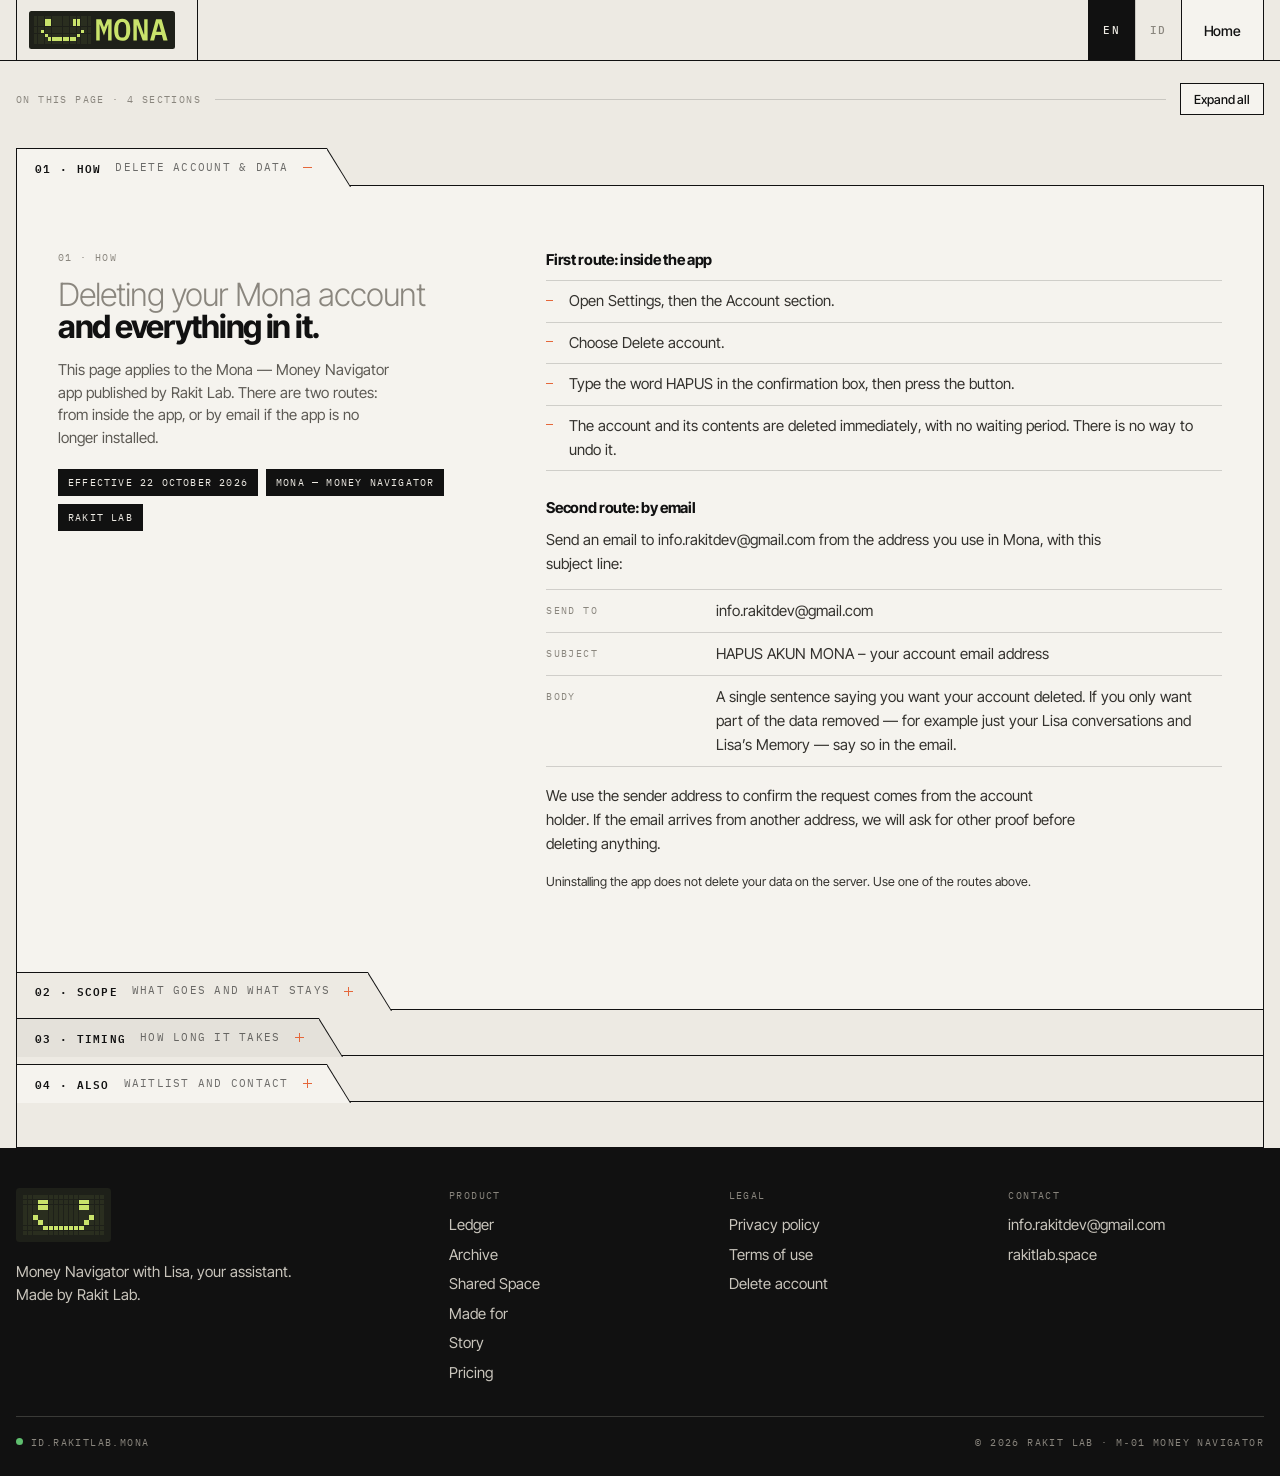
==== commit b3e88009: "Isi bagian legal jadi dua kolom, rapikan baris "Isi halaman" Isi tiap bagian dibungkus .sec: kolom k" ====
--- a/hapus-akun.html
+++ b/hapus-akun.html
@@ -25,16 +25,19 @@
 </header>
 
 <main class="gut">
-<div class="page lglbar"><span class="cap">Isi halaman</span><button type="button" class="key xs" id="lglall" hidden>Buka semua</button></div>
+<div class="page lglbar"><span class="cap">Isi halaman · 4 bagian</span><button type="button" class="key xs" id="lglall" hidden>Buka semua</button></div>
 <div class="page stack">
 
 <details class="folder fold" id="cara" style="--fb:var(--key)" open>
   <summary class="tab"><b>01 · Cara</b><span>Hapus Akun &amp; Data</span><i class="pm" aria-hidden="true"></i></summary>
-  <div class="fh">
+  <div class="sec">
+  <div class="sec-side">
+    <span class="cap sec-no">01 · Cara</span>
     <h2><span class="lt">Menghapus akun Mona</span>dan seluruh isinya.</h2>
     <p>Halaman ini berlaku untuk aplikasi Mona — Money Navigator yang diterbitkan Rakit Lab. Ada dua jalan: dari dalam aplikasi, atau lewat email kalau aplikasinya sudah tidak terpasang.</p>
+  
+    <div class="row" style="margin-bottom:22px"><span class="tag">Berlaku 22 Oktober 2026</span><span class="tag">Mona — Money Navigator</span><span class="tag">Rakit Lab</span></div>
   </div>
-  <div class="row" style="margin-bottom:22px"><span class="tag">Berlaku 22 Oktober 2026</span><span class="tag">Mona — Money Navigator</span><span class="tag">Rakit Lab</span></div>
   <div class="lgl">
       <h3>Jalan pertama: dari dalam aplikasi</h3>
       <ul>
@@ -53,13 +56,17 @@
       <p class="pr">Kami memakai alamat pengirim untuk memastikan permintaan datang dari pemilik akun. Kalau emailnya dikirim dari alamat lain, kami akan meminta bukti lain sebelum menghapus apa pun.</p>
       <p class="pr mute"><small>Mencopot aplikasi saja tidak menghapus datamu di server. Pakai salah satu jalan di atas.</small></p>
   </div>
+</div>
 </details>
 
 <details class="folder fold" id="cakupan" style="--fb:var(--paper)">
   <summary class="tab"><b>02 · Cakupan</b><span>Yang dihapus dan yang tidak</span><i class="pm" aria-hidden="true"></i></summary>
-  <div class="fh">
+  <div class="sec">
+  <div class="sec-side">
+    <span class="cap sec-no">02 · Cakupan</span>
     <h2><span class="lt">Data apa saja</span>yang ikut terhapus.</h2>
     <p>Penghapusan bersifat menyeluruh untuk data yang memang milikmu. Dua hal tetap tertinggal, dan alasannya kami sebutkan apa adanya.</p>
+  
   </div>
   <div class="lgl">
       <h3>Dihapus</h3>
@@ -77,13 +84,17 @@
         <li>Kelak, catatan pembelian langganan yang dipegang Google Play untuk keperluan pajak dan pembukuan. Catatan itu bukan milik kami dan tidak bisa kami hapus.</li>
       </ul>
   </div>
+</div>
 </details>
 
 <details class="folder fold" id="tenggat" style="--fb:var(--well)">
   <summary class="tab"><b>03 · Tenggat</b><span>Berapa lama prosesnya</span><i class="pm" aria-hidden="true"></i></summary>
-  <div class="fh">
+  <div class="sec">
+  <div class="sec-side">
+    <span class="cap sec-no">03 · Tenggat</span>
     <h2><span class="lt">Kapan datamu</span>benar-benar hilang.</h2>
     <p>Penghapusan dari dalam aplikasi berjalan seketika. Sisanya menyangkut salinan yang ada di luar basis data utama.</p>
+  
   </div>
   <div class="lgl">
       <dl>
@@ -94,13 +105,17 @@
         <div><dt>Catatan di sisi Google</dt><dd>Isi yang pernah dikirim ke Gemini tercatat di sisi Google hingga 55 hari untuk deteksi penyalahgunaan dan keamanan. Kami tidak bisa mempercepat penghapusannya.</dd></div>
       </dl>
   </div>
+</div>
 </details>
 
 <details class="folder fold" id="lainnya" style="--fb:var(--key)">
   <summary class="tab"><b>04 · Lainnya</b><span>Daftar tunggu dan kontak</span><i class="pm" aria-hidden="true"></i></summary>
-  <div class="fh">
+  <div class="sec">
+  <div class="sec-side">
+    <span class="cap sec-no">04 · Lainnya</span>
     <h2><span class="lt">Hal lain yang mungkin</span>ingin kamu hapus.</h2>
     <p>Selain akun aplikasi, ada satu data lain yang mungkin kamu tinggalkan di situs ini.</p>
+  
   </div>
   <div class="lgl">
       <ul>
@@ -114,6 +129,7 @@
         <div><dt>Email</dt><dd>info.rakitdev@gmail.com</dd></div>
       </dl>
   </div>
+</div>
 </details>
 
 </div></main>
@@ -130,7 +146,7 @@
   </div>
 </footer>
 
-<script>var I18N_PAGE={"Hapus Akun & Data — Mona · Money Navigator": "Delete Account & Data — Mona · Money Navigator","Cara menghapus akun Mona beserta seluruh datanya, dari dalam aplikasi atau lewat email.": "How to delete your Mona account and all its data, from inside the app or by email.","Produk": "Product","Legal": "Legal","Kontak": "Contact","Beranda": "Home","Mona, kembali ke beranda": "Mona, back to home","Language": "Bahasa","Buku": "Ledger","Arsip": "Archive","Space bersama": "Shared Space","Cocok untuk": "Made for","Cerita": "Story","Harga": "Pricing","Kebijakan privasi": "Privacy policy","Syarat penggunaan": "Terms of use","Hapus akun": "Delete account","Money Navigator dengan asisten Lisa.": "Money Navigator with Lisa, your assistant.","Dibuat oleh Rakit Lab.": "Made by Rakit Lab.","© 2026 Rakit Lab · M-01 Money Navigator": "© 2026 Rakit Lab · M-01 Money Navigator","Kaki halaman": "Footer","Cara": "How","Hapus Akun & Data": "Delete Account & Data","Menghapus akun Mona": "Deleting your Mona account","dan seluruh isinya.": "and everything in it.","Halaman ini berlaku untuk aplikasi Mona — Money Navigator yang diterbitkan Rakit Lab. Ada dua jalan: dari dalam aplikasi, atau lewat email kalau aplikasinya sudah tidak terpasang.": "This page applies to the Mona — Money Navigator app published by Rakit Lab. There are two routes: from inside the app, or by email if the app is no longer installed.","Berlaku 22 Oktober 2026": "Effective 22 October 2026","Mona — Money Navigator": "Mona — Money Navigator","Rakit Lab": "Rakit Lab","Jalan pertama: dari dalam aplikasi": "First route: inside the app","Buka Pengaturan, lalu bagian Akun.": "Open Settings, then the Account section.","Pilih Hapus akun.": "Choose Delete account.","Ketik kata HAPUS pada kotak konfirmasi, lalu tekan tombolnya.": "Type the word HAPUS in the confirmation box, then press the button.","Akun dan isinya dihapus seketika, tanpa masa tunggu. Tidak ada cara membatalkannya.": "The account and its contents are deleted immediately, with no waiting period. There is no way to undo it.","Jalan kedua: lewat email": "Second route: by email","Kirim email ke info.rakitdev@gmail.com dari alamat email yang kamu pakai di Mona, dengan subjek berikut:": "Send an email to info.rakitdev@gmail.com from the address you use in Mona, with this subject line:","Kirim ke": "Send to","Subjek": "Subject","HAPUS AKUN MONA – alamat email akunmu": "HAPUS AKUN MONA – your account email address","Isi": "Body","Cukup satu kalimat bahwa kamu ingin akunmu dihapus. Kalau hanya sebagian data yang ingin dihapus, misalnya percakapan dan Ingatan Lisa saja, tulis itu di emailmu.": "A single sentence saying you want your account deleted. If you only want part of the data removed — for example just your Lisa conversations and Lisa’s Memory — say so in the email.","Kami memakai alamat pengirim untuk memastikan permintaan datang dari pemilik akun. Kalau emailnya dikirim dari alamat lain, kami akan meminta bukti lain sebelum menghapus apa pun.": "We use the sender address to confirm the request comes from the account holder. If the email arrives from another address, we will ask for other proof before deleting anything.","Mencopot aplikasi saja tidak menghapus datamu di server. Pakai salah satu jalan di atas.": "Uninstalling the app does not delete your data on the server. Use one of the routes above.","01 · Cara": "01 · How","Cakupan": "Scope","Yang dihapus dan yang tidak": "What goes and what stays","Data apa saja": "Exactly which data","yang ikut terhapus.": "is deleted.","Penghapusan bersifat menyeluruh untuk data yang memang milikmu. Dua hal tetap tertinggal, dan alasannya kami sebutkan apa adanya.": "Deletion is thorough for the data that is actually yours. Two things remain, and we say plainly why.","Dihapus": "Deleted","Akun dan data masuknya: alamat email dan kata sandi.": "The account and its sign-in data: email address and password.","Profilmu: nama tampilan, foto profil atau wajah piksel, dan status langganan.": "Your profile: display name, profile photo or pixel face, and subscription status.","Seluruh Space milikmu beserta isinya: transaksi, dompet, aset, utang dan piutang, target, anggaran, tagihan berulang, dan patungan.": "Every Space you own and everything in it: transactions, wallets, assets, debts and receivables, goals, budgets, recurring bills, and shared expenses.","Percakapan dengan Lisa beserta Ingatan Lisa.": "Your conversations with Lisa, together with Lisa’s Memory.","Berkas yang kamu unggah: foto profil dan gambar sampul dompet.": "Files you uploaded: profile photo and wallet cover images.","Tetap tertinggal": "Left behind","Catatan yang kamu buat di Space milik orang lain tetap berada di Space itu, karena catatan tersebut adalah data pemilik Space. Keterkaitannya dengan identitasmu dihapus.": "Entries you created in someone else’s Space stay in that Space, because those entries are the Space owner’s data. Their link to your identity is removed.","Hitungan pemakaian fitur Lisa dalam bentuk agregat dan tanpa identitas, yang kami simpan untuk menahan penyalahgunaan dan mengendalikan biaya.": "Aggregate, identity-free usage counts for Lisa features, which we keep to curb abuse and control costs.","Kelak, catatan pembelian langganan yang dipegang Google Play untuk keperluan pajak dan pembukuan. Catatan itu bukan milik kami dan tidak bisa kami hapus.": "In future, subscription purchase records held by Google Play for tax and accounting purposes. Those records are not ours and we cannot delete them.","02 · Cakupan": "02 · Scope","Tenggat": "Timing","Berapa lama prosesnya": "How long it takes","Kapan datamu": "When your data","benar-benar hilang.": "is really gone.","Penghapusan dari dalam aplikasi berjalan seketika. Sisanya menyangkut salinan yang ada di luar basis data utama.": "Deletion from inside the app happens at once. The rest concerns copies that live outside the main database.","Dari aplikasi": "From the app","Seketika. Data di server utama hilang saat itu juga.": "Immediately. The data on the main server is gone at that moment.","Lewat email": "By email","Kami membalas paling lambat 7 hari dan menyelesaikan penghapusan paling lambat 14 hari sejak permintaanmu kami terima.": "We reply within 7 days at the latest and complete the deletion within 14 days of receiving your request.","Cadangan server": "Server backups","Salinan di cadangan otomatis ikut hilang paling lambat 30 hari setelah penghapusan.": "Copies in the automated backups disappear no later than 30 days after deletion.","Laporan kerusakan": "Crash reports","Hilang sendiri sekitar 90 hari setelah dibuat.": "Expire on their own about 90 days after they are created.","Catatan di sisi Google": "Logs on Google’s side","Isi yang pernah dikirim ke Gemini tercatat di sisi Google hingga 55 hari untuk deteksi penyalahgunaan dan keamanan. Kami tidak bisa mempercepat penghapusannya.": "Content once sent to Gemini is logged on Google’s side for up to 55 days for abuse detection and security. We cannot speed up its deletion.","03 · Tenggat": "03 · Timing","Lainnya": "Also","Daftar tunggu dan kontak": "Waitlist and contact","Hal lain yang mungkin": "Other things you may","ingin kamu hapus.": "want removed.","Selain akun aplikasi, ada satu data lain yang mungkin kamu tinggalkan di situs ini.": "Besides the app account, there is one other piece of data you may have left on this website.","Alamat email daftar tunggu. Kalau kamu pernah menuliskannya di halaman depan, kirim email dengan subjek HAPUS DAFTAR TUNGGU dan alamat itu kami hapus dari lembar kami.": "Your waitlist email address. If you ever entered it on the home page, send an email with the subject HAPUS DAFTAR TUNGGU and we will remove it from our sheet.","Penjelasan lengkap tentang data apa yang dikumpulkan dan ke mana perginya ada di Kebijakan Privasi.": "A full account of what data is collected and where it goes is in the Privacy Policy.","Pertanyaan apa pun tentang penghapusan: info.rakitdev@gmail.com.": "Any question about deletion: info.rakitdev@gmail.com.","Penerbit": "Published by","Rakit Lab — usaha perseorangan milik Mubarok Setya Nugroho": "Rakit Lab — a sole proprietorship owned by Mubarok Setya Nugroho","Alamat": "Address","Rumbio Jaya, Kabupaten Kampar, Riau, Indonesia": "Rumbio Jaya, Kampar Regency, Riau, Indonesia","Email": "Email","04 · Lainnya": "04 · Also"};</script>
+<script>var I18N_PAGE={"Isi halaman · 4 bagian": "On this page · 4 sections","Hapus Akun & Data — Mona · Money Navigator": "Delete Account & Data — Mona · Money Navigator","Cara menghapus akun Mona beserta seluruh datanya, dari dalam aplikasi atau lewat email.": "How to delete your Mona account and all its data, from inside the app or by email.","Produk": "Product","Legal": "Legal","Kontak": "Contact","Beranda": "Home","Mona, kembali ke beranda": "Mona, back to home","Language": "Bahasa","Buku": "Ledger","Arsip": "Archive","Space bersama": "Shared Space","Cocok untuk": "Made for","Cerita": "Story","Harga": "Pricing","Kebijakan privasi": "Privacy policy","Syarat penggunaan": "Terms of use","Hapus akun": "Delete account","Money Navigator dengan asisten Lisa.": "Money Navigator with Lisa, your assistant.","Dibuat oleh Rakit Lab.": "Made by Rakit Lab.","© 2026 Rakit Lab · M-01 Money Navigator": "© 2026 Rakit Lab · M-01 Money Navigator","Kaki halaman": "Footer","Cara": "How","Hapus Akun & Data": "Delete Account & Data","Menghapus akun Mona": "Deleting your Mona account","dan seluruh isinya.": "and everything in it.","Halaman ini berlaku untuk aplikasi Mona — Money Navigator yang diterbitkan Rakit Lab. Ada dua jalan: dari dalam aplikasi, atau lewat email kalau aplikasinya sudah tidak terpasang.": "This page applies to the Mona — Money Navigator app published by Rakit Lab. There are two routes: from inside the app, or by email if the app is no longer installed.","Berlaku 22 Oktober 2026": "Effective 22 October 2026","Mona — Money Navigator": "Mona — Money Navigator","Rakit Lab": "Rakit Lab","Jalan pertama: dari dalam aplikasi": "First route: inside the app","Buka Pengaturan, lalu bagian Akun.": "Open Settings, then the Account section.","Pilih Hapus akun.": "Choose Delete account.","Ketik kata HAPUS pada kotak konfirmasi, lalu tekan tombolnya.": "Type the word HAPUS in the confirmation box, then press the button.","Akun dan isinya dihapus seketika, tanpa masa tunggu. Tidak ada cara membatalkannya.": "The account and its contents are deleted immediately, with no waiting period. There is no way to undo it.","Jalan kedua: lewat email": "Second route: by email","Kirim email ke info.rakitdev@gmail.com dari alamat email yang kamu pakai di Mona, dengan subjek berikut:": "Send an email to info.rakitdev@gmail.com from the address you use in Mona, with this subject line:","Kirim ke": "Send to","Subjek": "Subject","HAPUS AKUN MONA – alamat email akunmu": "HAPUS AKUN MONA – your account email address","Isi": "Body","Cukup satu kalimat bahwa kamu ingin akunmu dihapus. Kalau hanya sebagian data yang ingin dihapus, misalnya percakapan dan Ingatan Lisa saja, tulis itu di emailmu.": "A single sentence saying you want your account deleted. If you only want part of the data removed — for example just your Lisa conversations and Lisa’s Memory — say so in the email.","Kami memakai alamat pengirim untuk memastikan permintaan datang dari pemilik akun. Kalau emailnya dikirim dari alamat lain, kami akan meminta bukti lain sebelum menghapus apa pun.": "We use the sender address to confirm the request comes from the account holder. If the email arrives from another address, we will ask for other proof before deleting anything.","Mencopot aplikasi saja tidak menghapus datamu di server. Pakai salah satu jalan di atas.": "Uninstalling the app does not delete your data on the server. Use one of the routes above.","01 · Cara": "01 · How","Cakupan": "Scope","Yang dihapus dan yang tidak": "What goes and what stays","Data apa saja": "Exactly which data","yang ikut terhapus.": "is deleted.","Penghapusan bersifat menyeluruh untuk data yang memang milikmu. Dua hal tetap tertinggal, dan alasannya kami sebutkan apa adanya.": "Deletion is thorough for the data that is actually yours. Two things remain, and we say plainly why.","Dihapus": "Deleted","Akun dan data masuknya: alamat email dan kata sandi.": "The account and its sign-in data: email address and password.","Profilmu: nama tampilan, foto profil atau wajah piksel, dan status langganan.": "Your profile: display name, profile photo or pixel face, and subscription status.","Seluruh Space milikmu beserta isinya: transaksi, dompet, aset, utang dan piutang, target, anggaran, tagihan berulang, dan patungan.": "Every Space you own and everything in it: transactions, wallets, assets, debts and receivables, goals, budgets, recurring bills, and shared expenses.","Percakapan dengan Lisa beserta Ingatan Lisa.": "Your conversations with Lisa, together with Lisa’s Memory.","Berkas yang kamu unggah: foto profil dan gambar sampul dompet.": "Files you uploaded: profile photo and wallet cover images.","Tetap tertinggal": "Left behind","Catatan yang kamu buat di Space milik orang lain tetap berada di Space itu, karena catatan tersebut adalah data pemilik Space. Keterkaitannya dengan identitasmu dihapus.": "Entries you created in someone else’s Space stay in that Space, because those entries are the Space owner’s data. Their link to your identity is removed.","Hitungan pemakaian fitur Lisa dalam bentuk agregat dan tanpa identitas, yang kami simpan untuk menahan penyalahgunaan dan mengendalikan biaya.": "Aggregate, identity-free usage counts for Lisa features, which we keep to curb abuse and control costs.","Kelak, catatan pembelian langganan yang dipegang Google Play untuk keperluan pajak dan pembukuan. Catatan itu bukan milik kami dan tidak bisa kami hapus.": "In future, subscription purchase records held by Google Play for tax and accounting purposes. Those records are not ours and we cannot delete them.","02 · Cakupan": "02 · Scope","Tenggat": "Timing","Berapa lama prosesnya": "How long it takes","Kapan datamu": "When your data","benar-benar hilang.": "is really gone.","Penghapusan dari dalam aplikasi berjalan seketika. Sisanya menyangkut salinan yang ada di luar basis data utama.": "Deletion from inside the app happens at once. The rest concerns copies that live outside the main database.","Dari aplikasi": "From the app","Seketika. Data di server utama hilang saat itu juga.": "Immediately. The data on the main server is gone at that moment.","Lewat email": "By email","Kami membalas paling lambat 7 hari dan menyelesaikan penghapusan paling lambat 14 hari sejak permintaanmu kami terima.": "We reply within 7 days at the latest and complete the deletion within 14 days of receiving your request.","Cadangan server": "Server backups","Salinan di cadangan otomatis ikut hilang paling lambat 30 hari setelah penghapusan.": "Copies in the automated backups disappear no later than 30 days after deletion.","Laporan kerusakan": "Crash reports","Hilang sendiri sekitar 90 hari setelah dibuat.": "Expire on their own about 90 days after they are created.","Catatan di sisi Google": "Logs on Google’s side","Isi yang pernah dikirim ke Gemini tercatat di sisi Google hingga 55 hari untuk deteksi penyalahgunaan dan keamanan. Kami tidak bisa mempercepat penghapusannya.": "Content once sent to Gemini is logged on Google’s side for up to 55 days for abuse detection and security. We cannot speed up its deletion.","03 · Tenggat": "03 · Timing","Lainnya": "Also","Daftar tunggu dan kontak": "Waitlist and contact","Hal lain yang mungkin": "Other things you may","ingin kamu hapus.": "want removed.","Selain akun aplikasi, ada satu data lain yang mungkin kamu tinggalkan di situs ini.": "Besides the app account, there is one other piece of data you may have left on this website.","Alamat email daftar tunggu. Kalau kamu pernah menuliskannya di halaman depan, kirim email dengan subjek HAPUS DAFTAR TUNGGU dan alamat itu kami hapus dari lembar kami.": "Your waitlist email address. If you ever entered it on the home page, send an email with the subject HAPUS DAFTAR TUNGGU and we will remove it from our sheet.","Penjelasan lengkap tentang data apa yang dikumpulkan dan ke mana perginya ada di Kebijakan Privasi.": "A full account of what data is collected and where it goes is in the Privacy Policy.","Pertanyaan apa pun tentang penghapusan: info.rakitdev@gmail.com.": "Any question about deletion: info.rakitdev@gmail.com.","Penerbit": "Published by","Rakit Lab — usaha perseorangan milik Mubarok Setya Nugroho": "Rakit Lab — a sole proprietorship owned by Mubarok Setya Nugroho","Alamat": "Address","Rumbio Jaya, Kabupaten Kampar, Riau, Indonesia": "Rumbio Jaya, Kampar Regency, Riau, Indonesia","Email": "Email","04 · Lainnya": "04 · Also"};</script>
 <script src="assets/mona-i18n.js"></script>
 <script src="assets/mona-legal.js"></script>
 </html>
--- a/assets/mona.css
+++ b/assets/mona.css
@@ -123,7 +123,7 @@
 .dow{font-family:var(--mono);font-size:10px;letter-spacing:.12em;text-transform:uppercase;padding:8px 10px;border-right:var(--bw) solid var(--ink);border-bottom:var(--bw) solid var(--ink);color:var(--mute)}
 .day{position:relative;aspect-ratio:1/1.02;border-right:var(--bw) solid var(--ink);border-bottom:var(--bw) solid var(--ink);padding:8px 10px;cursor:pointer;background:transparent;font:inherit;color:inherit;text-align:left;display:block;width:100%}
 .day:hover{background:var(--paper)}
-.day.sel{background:var(--ink);color:var(--paper)}
+.day.sel{background:var(--dc,var(--ink));color:var(--dfg,var(--paper))}
 .day.empty{cursor:default}
 .day.empty:hover{background:transparent}
 .day .n{font-size:13px;font-weight:600}
@@ -132,7 +132,7 @@
 .day svg.ic{width:clamp(16px,2.3vw,28px);height:auto;aspect-ratio:1;stroke-width:1.4}
 .day .a{position:absolute;left:10px;right:8px;bottom:6px;font-family:var(--mono);font-size:10px;letter-spacing:.02em;white-space:nowrap;overflow:hidden;text-overflow:ellipsis}
 .day .a.in{color:#2F6B3A;font-weight:500}
-.day.sel .a.in{color:var(--phos)}
+.day.sel .a,.day.sel .a.in{color:var(--dfg,var(--paper))}
 .calw{position:relative}
 .pop{position:absolute;top:0;left:0;z-index:6;width:min(330px,100%);background:var(--key);color:var(--ink);border:var(--bw) solid var(--ink);border-radius:6px;box-shadow:0 22px 44px -24px rgba(17,17,17,.5);pointer-events:none;opacity:0;transform:translateY(6px);transition:opacity .16s,transform .16s;overflow:hidden}
 .pop.on{opacity:1;transform:none}
@@ -1265,24 +1265,19 @@
   .lang button{min-width:40px;padding:0 6px}
 }
 
-/* ---------- LUKISAN KECIL DI KALENDER ----------
-   Saat satu tanggal disorot, di belakang isinya muncul lukisan benda yang
-   dibeli hari itu — digambar di dalam kode (lihat PLAK di skrip), bukan
-   berkas gambar, jadi gayanya pasti seragam dan tak ada yang diunduh.
-   Di atasnya ada kabut gelap supaya angka dan nominalnya tetap terbaca,
-   dan ikon garisnya memudar supaya tidak bertumpuk dengan lukisannya. */
-.day .pl{position:absolute;inset:0;z-index:0;overflow:hidden;opacity:0;
-  pointer-events:none;transition:opacity .3s ease}
-.day .pl svg{width:100%;height:100%;display:block}
-.day .pl::after{content:"";position:absolute;inset:0;
-  background:linear-gradient(180deg,rgba(12,8,4,.62),rgba(12,8,4,.14) 44%,rgba(12,8,4,.78))}
-.day.sel .pl{opacity:1}
+/* ---------- WARNA KATEGORI DI KALENDER ----------
+   Saat satu tanggal disorot, selnya diisi penuh warna kategori belanjanya —
+   warna yang sama dengan titik di pojok sel dan dengan swatch "Kategori" di
+   popup, jadi satu warna dipakai untuk satu arti di tiga tempat.
+   --dc (warna sel) dan --dfg (warna tulisan) dipasang per tombol oleh skrip;
+   --dfg dihitung dari terang-gelap --dc, lihat fg() di skrip. Titiknya
+   ikut hilang karena seluruh selnya sudah jadi titik itu. */
 .day .n{position:relative}
 .day .n,.day .led,.day .art,.day .a{z-index:1}
-.day.sel .art svg.ic{opacity:0;transition:opacity .22s ease}
-.day .art svg.ic{transition:opacity .22s ease}
+.day,.day .led{transition:background .18s ease,color .18s ease,opacity .18s ease}
+.day.sel .led{opacity:0}
 @media (prefers-reduced-motion:reduce){
-  .day .pl,.day .art svg.ic{transition:none}
+  .day,.day .led{transition:none}
 }
 
 /* ---------- ALUR TEKS ----------
@@ -1350,9 +1345,36 @@
 .fold[open]>.tab .pm::after{transform:scaleY(0);opacity:0}
 .fold>summary.tab:hover .pm{color:currentColor}
 
-/* Baris kendali di atas tumpukan */
-.lglbar{display:flex;align-items:center;justify-content:space-between;gap:12px;margin:20px 0 2px;color:var(--faint)}
+/* Baris kendali di atas tumpukan: grid dua kolom, label kiri dan tombol
+   kanan, dengan garis rambut di antaranya. Dibuat grid supaya labelnya
+   tidak pernah bisa menabrak tombol di lebar mana pun. */
+.lglbar{display:grid;grid-template-columns:auto minmax(12px,1fr) auto;align-items:center;gap:0 14px;margin:22px 0 4px}
+.lglbar .cap{grid-area:1/1;color:var(--faint);white-space:nowrap;overflow:hidden;text-overflow:ellipsis}
+.lglbar::before{content:"";grid-area:1/2;height:var(--bw);background:var(--line)}
 .key.xs{height:32px;padding:0 13px;font-size:12.5px;gap:7px}
+.lglbar .key.xs{grid-area:1/3;justify-self:end}
+@media (max-width:460px){
+  .lglbar{grid-template-columns:minmax(0,1fr) auto;gap:0 12px}
+  .lglbar .key.xs{grid-area:1/2}
+  .lglbar::before{display:none}
+}
+
+/* Isi bagian: dua kolom. Kiri judul bagian yang ikut menempel saat
+   digulir, kanan isinya — supaya sisi kanan tidak lagi kosong panjang.
+   Di bawah 880px kembali satu kolom seperti semula. */
+.sec{display:grid;grid-template-columns:minmax(0,.78fr) minmax(0,1.22fr);gap:26px 56px;align-items:start}
+.sec-side{position:sticky;top:calc(var(--nh) + 26px)}
+.sec-side h2{font-size:clamp(26px,2.5vw,40px);text-wrap:balance;letter-spacing:-.04em;line-height:1;font-weight:700}
+.sec-side p{margin-top:16px;font-size:15px;color:var(--mute);max-width:40ch}
+.sec-side .row{margin-top:20px}
+.sec .lgl{max-width:46em}
+@media (max-width:880px){
+  .sec{grid-template-columns:minmax(0,1fr);gap:22px}
+  .sec-side{position:static}
+  .sec-side h2{font-size:clamp(26px,5.4vw,36px)}
+  .sec-side p{max-width:58ch}
+  .sec-side .sec-no{display:none}  /* tabnya tepat di atas, jadi mubazir */
+}
 
 /* Gerakan buka-tutup, hanya di peramban yang mendukung; selain itu
    bagian tetap muncul seketika seperti <details> biasa. */
@@ -1365,3 +1387,4 @@
   .fold::details-content{transition:none}
   .tab .pm::before,.tab .pm::after{transition:none}
 }
+.sec-side .sec-no{display:block;margin-bottom:14px;color:var(--faint)}
